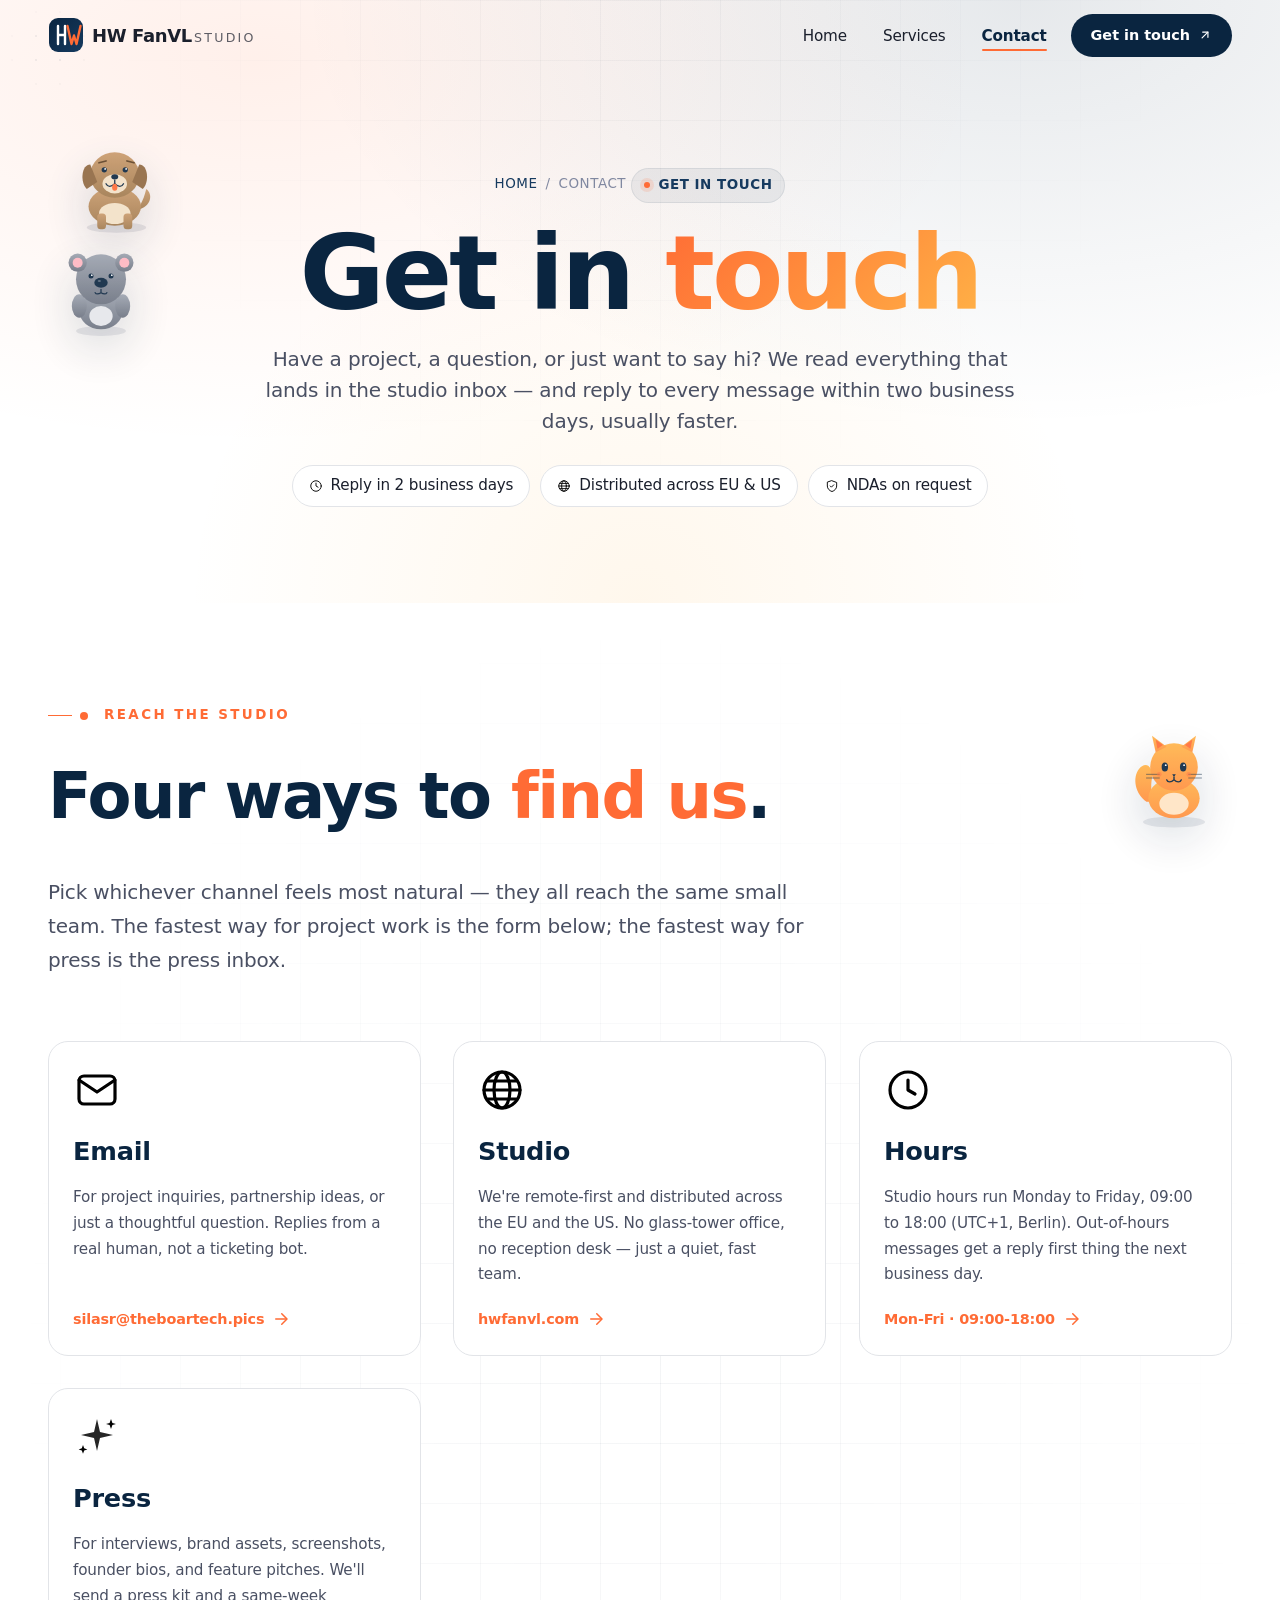
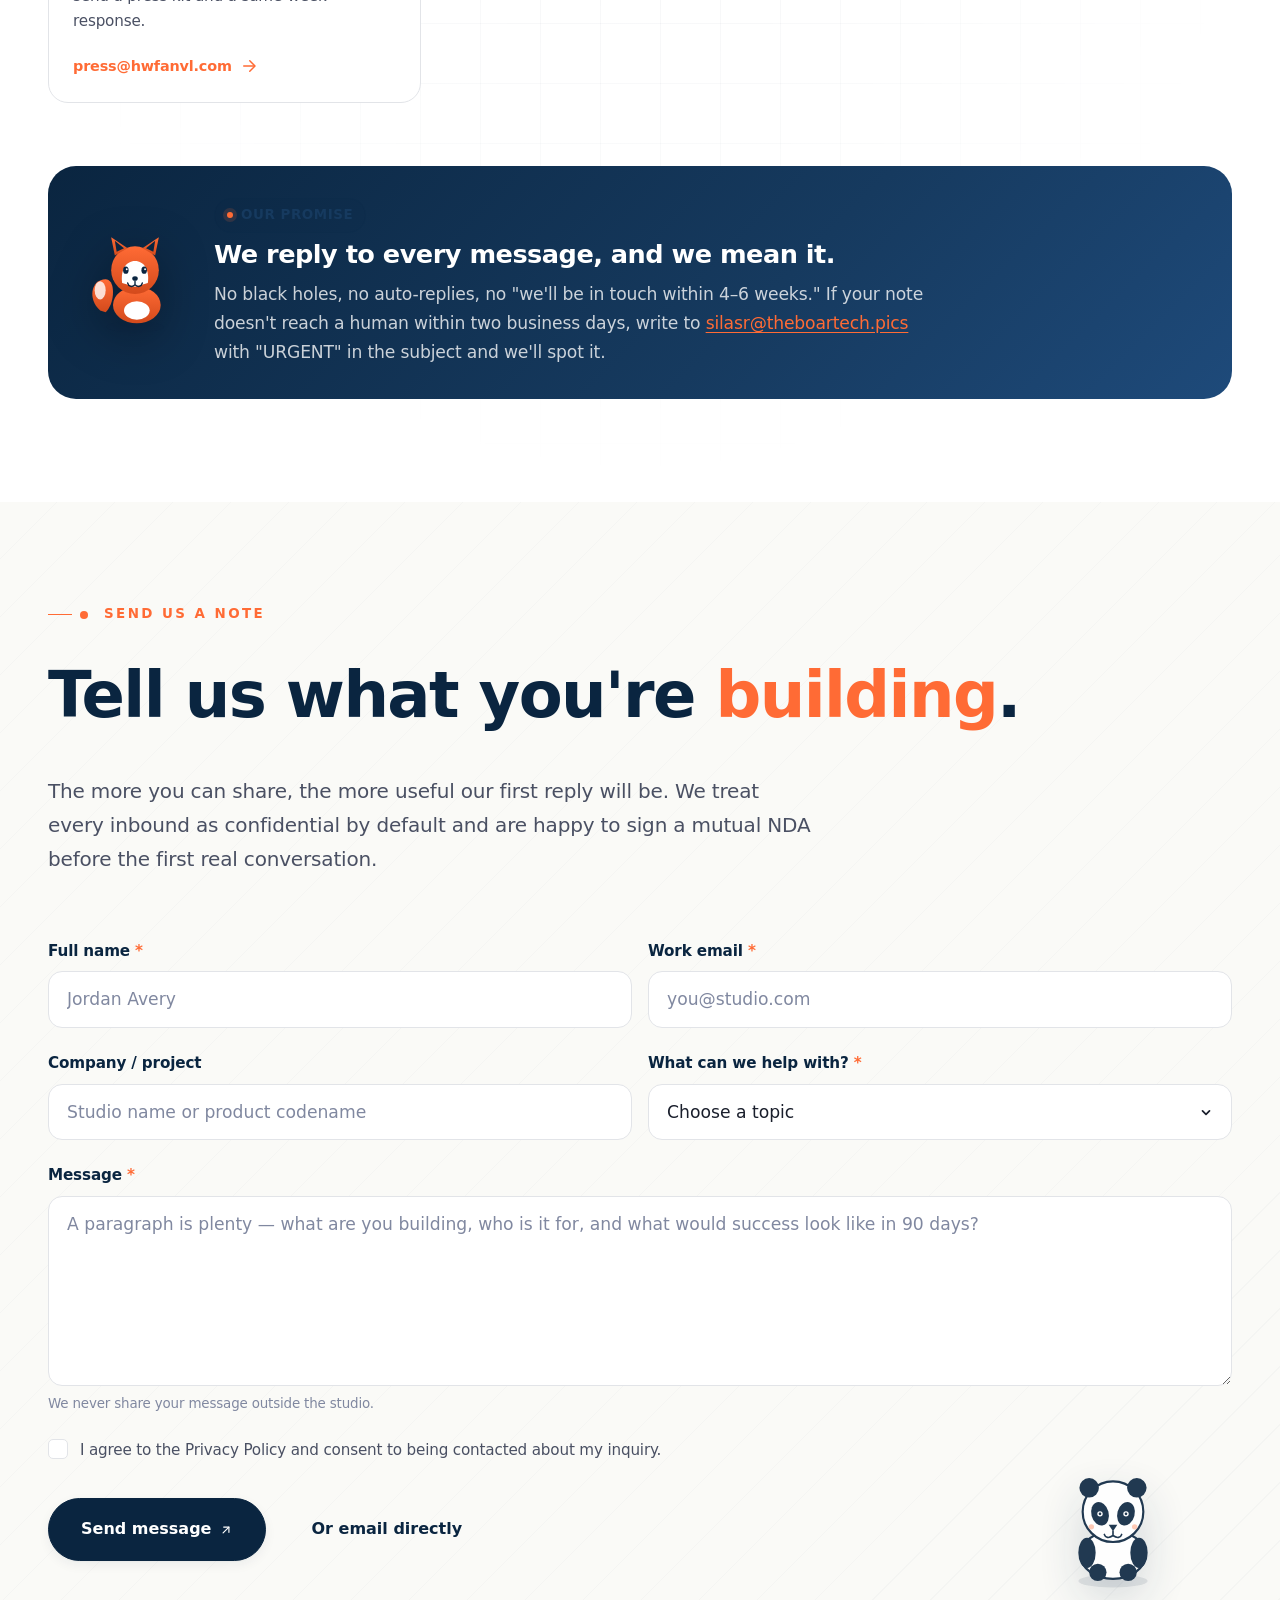
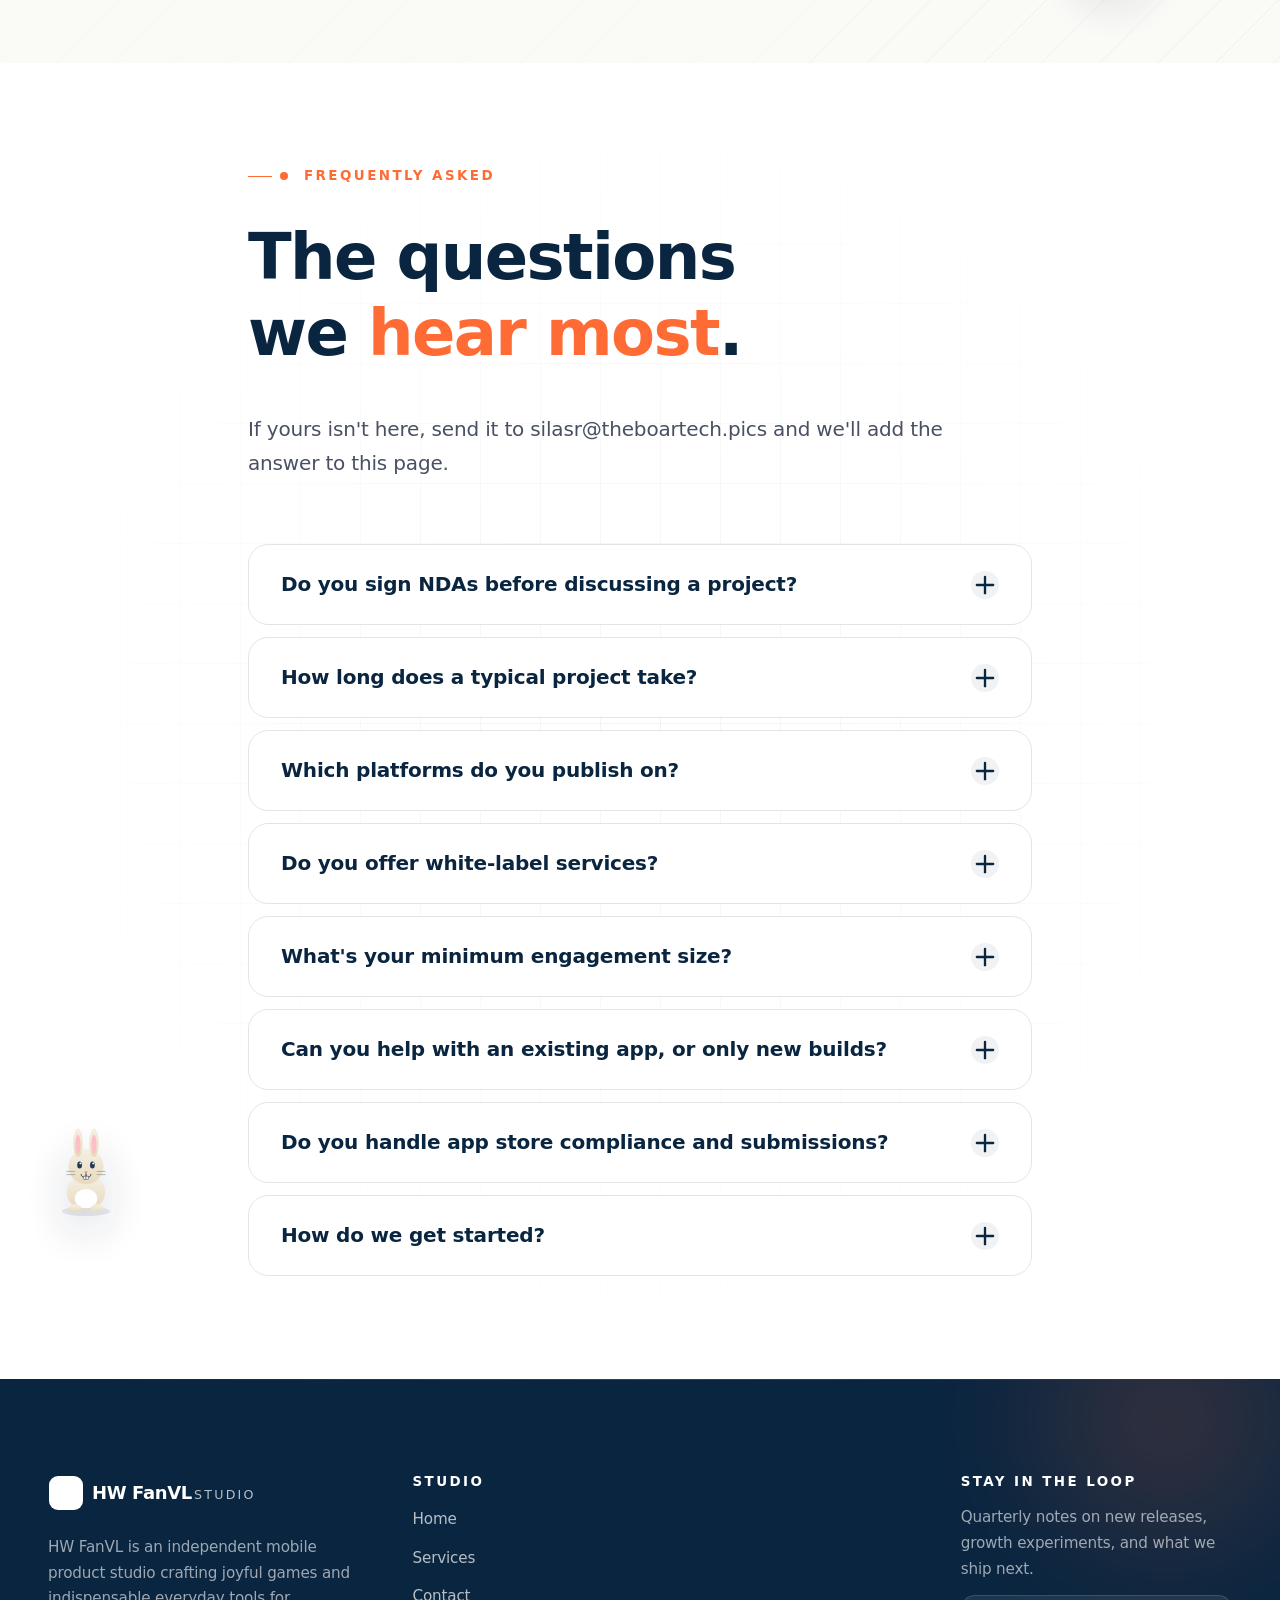
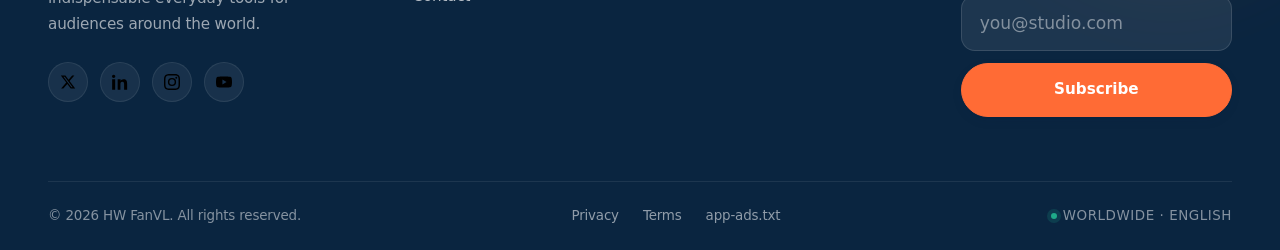
==== contact.html @ 6604cb31 "Initial release: HW FanVL studio website - 5 production pages: Home / Services / Contact / Privacy /" ====
<!DOCTYPE html>
<html lang="en">
<head>
  <meta charset="UTF-8">
  <meta name="viewport" content="width=device-width, initial-scale=1.0, viewport-fit=cover">
  <meta name="theme-color" content="#0A2540">
  <meta name="color-scheme" content="light">

  <title>Contact — HW FanVL</title>
  <meta name="description" content="Talk to HW FanVL about publishing, partnerships, or app projects. We respond to every inbound — usually within two business days.">
  <meta name="keywords" content="contact HW FanVL, mobile app studio contact, partnership inquiry, app publishing inquiry, press kit">
  <meta name="author" content="HW FanVL">
  <meta name="robots" content="index, follow">
  <meta name="googlebot" content="index, follow">
  <link rel="canonical" href="https://hwfanvl.com/contact.html">

  <!-- Open Graph -->
  <meta property="og:type" content="website">
  <meta property="og:site_name" content="HW FanVL">
  <meta property="og:title" content="Contact — HW FanVL">
  <meta property="og:description" content="Talk to HW FanVL about publishing, partnerships, or app projects. We respond to every inbound — usually within two business days.">
  <meta property="og:url" content="https://hwfanvl.com/contact.html">
  <meta property="og:image" content="https://hwfanvl.com/images/og-image.svg">
  <meta property="og:image:width" content="1200">
  <meta property="og:image:height" content="630">
  <meta property="og:locale" content="en_US">

  <!-- Twitter Card -->
  <meta name="twitter:card" content="summary_large_image">
  <meta name="twitter:title" content="Contact — HW FanVL">
  <meta name="twitter:description" content="Talk to HW FanVL about publishing, partnerships, or app projects. We respond within two business days.">
  <meta name="twitter:image" content="https://hwfanvl.com/images/og-image.svg">

  <!-- JSON-LD: ContactPage -->
  <script type="application/ld+json">
  {
    "@context": "https://schema.org",
    "@type": "ContactPage",
    "name": "Contact HW FanVL",
    "url": "https://hwfanvl.com/contact.html",
    "mainEntity": {
      "@type": "Organization",
      "name": "HW FanVL",
      "email": "silasr@theboartech.pics",
      "url": "https://hwfanvl.com"
    }
  }
  </script>

  <!-- Favicon -->
  <link rel="icon" type="image/svg+xml" href="images/favicon.svg">
  <link rel="apple-touch-icon" href="images/favicon.svg">

  <!-- Styles -->
  <link rel="stylesheet" href="css/style.css">
  <link rel="stylesheet" href="css/animations.css">

  <!-- Scripts (deferred) -->
  <script defer src="js/main.js"></script>
  <script defer src="js/animations.js"></script>
</head>

<body>
  <div class="scroll-progress" data-scroll-progress aria-hidden="true"></div>
  <div class="cursor-halo" data-cursor-halo aria-hidden="true"></div>
  <div class="cursor-glow" data-cursor-glow aria-hidden="true"></div>

  <!-- ==================== NAV_START (identical across all pages) ==================== -->
  <header class="nav" data-nav>
    <div class="nav__inner">
      <a class="nav-logo" href="index.html" aria-label="HW FanVL home">
        <img class="logo-mark" src="images/logo.svg" alt="" width="36" height="36">
        <span class="logo-text">HW FanVL <span class="sub">studio</span></span>
      </a>

      <nav class="nav-menu" aria-label="Primary">
        <ul class="nav-list" role="list">
          <li><a class="nav-link" data-nav-link href="index.html">Home</a></li>
          <li><a class="nav-link" data-nav-link href="services.html">Services</a></li>
          <li><a class="nav-link" data-nav-link href="contact.html">Contact</a></li>
        </ul>

        <div class="nav-actions">
          <a class="nav-cta" data-magnetic href="#contact-form">
            <span>Get in touch</span>
            <svg class="arrow" viewBox="0 0 24 24" fill="none" stroke="currentColor" stroke-width="2" stroke-linecap="round" stroke-linejoin="round" aria-hidden="true">
              <path d="M7 17 L17 7"/>
              <path d="M8 7 H17 V16"/>
            </svg>
          </a>
        </div>
      </nav>

      <button class="nav-toggle" data-nav-toggle aria-label="Toggle menu" aria-expanded="false" aria-controls="mobile-drawer">
        <span class="bar"></span>
        <span class="bar"></span>
        <span class="bar"></span>
      </button>
    </div>
    <div class="nav-progress" data-nav-progress aria-hidden="true"></div>
  </header>

  <div class="mobile-drawer" id="mobile-drawer" data-mobile-drawer aria-hidden="true">
    <ul class="nav-list" role="list">
      <li><a class="nav-link" data-nav-link href="index.html">Home</a></li>
      <li><a class="nav-link" data-nav-link href="services.html">Services</a></li>
      <li><a class="nav-link" data-nav-link href="contact.html">Contact</a></li>
    </ul>
    <div class="nav-actions">
      <a class="nav-cta" href="#contact-form">
        <span>Get in touch</span>
        <svg class="arrow" viewBox="0 0 24 24" fill="none" stroke="currentColor" stroke-width="2" stroke-linecap="round" stroke-linejoin="round" aria-hidden="true">
          <path d="M7 17 L17 7"/>
          <path d="M8 7 H17 V16"/>
        </svg>
      </a>
    </div>
  </div>
  <!-- ==================== NAV_END ==================== -->

  <main id="main">

    <!-- ==================== HERO_SECTION_START ==================== -->
    <section class="page-hero" id="hero">
      <div class="deco-blob accent float-slow" aria-hidden="true"></div>
      <div class="deco-dots sm" aria-hidden="true"></div>
      <img class="deco-float deco-float--dog float" src="images/animal-dog.svg" alt="" aria-hidden="true">
      <img class="deco-float deco-float--koala float-slow" src="images/animal-koala.svg" alt="" aria-hidden="true">

      <div class="page-hero__inner">
        <div class="page-hero__crumbs">
          <a href="index.html">Home</a>
          <span class="sep">/</span>
          <span>Contact</span>
        </div>
        <span class="kicker"><span class="dot"></span> Get in touch</span>
        <h1>
          Get in <span class="gradient-text">touch</span>
        </h1>
        <p class="lead">
          Have a project, a question, or just want to say hi? We read everything that lands in the studio inbox — and reply to every message within two business days, usually faster.
        </p>
        <div class="hero__chips" data-anim="up" style="display:flex;justify-content:center;flex-wrap:wrap;gap:10px;margin-top:28px;">
          <span class="chip"><img class="ic" src="images/icon-clock.svg" alt=""> Reply in 2 business days</span>
          <span class="chip"><img class="ic" src="images/icon-globe.svg" alt=""> Distributed across EU &amp; US</span>
          <span class="chip"><img class="ic" src="images/icon-shield.svg" alt=""> NDAs on request</span>
        </div>
      </div>
    </section>
    <!-- ==================== HERO_SECTION_END ==================== -->


    <!-- ==================== CONTACT_INFO_START ==================== -->
    <section class="section bg-paper" id="contact-info">
      <div class="deco-grid" aria-hidden="true"></div>
      <img class="deco-float deco-float--cat float-slow" src="images/animal-cat.svg" alt="" aria-hidden="true">

      <div class="container">
        <div class="section-head reveal-stagger">
          <span class="eyebrow"><span class="kicker-dot"></span> Reach the studio</span>
          <h2 class="section-title">
            Four ways to <span class="accent">find us</span>.
          </h2>
          <p class="section-subtitle">
            Pick whichever channel feels most natural — they all reach the same small team. The fastest way for project work is the form below; the fastest way for press is the press inbox.
          </p>
        </div>

        <div class="grid grid-4 contact__channels" data-anim="up">

          <article class="card contact-card" data-anim="up">
            <span class="card__icon"><img class="ic" src="images/icon-email.svg" alt=""></span>
            <h3 class="card__title">Email</h3>
            <p class="card__body">
              For project inquiries, partnership ideas, or just a thoughtful question. Replies from a real human, not a ticketing bot.
            </p>
            <a class="card__link" href="mailto:silasr@theboartech.pics?subject=Hello%20HW%20FanVL">
              silasr@theboartech.pics
              <svg class="arrow" viewBox="0 0 24 24" fill="none" stroke="currentColor" stroke-width="2" stroke-linecap="round" stroke-linejoin="round" aria-hidden="true"><path d="M5 12 H19"/><path d="M13 5 L20 12 L13 19"/></svg>
            </a>
          </article>

          <article class="card contact-card" data-anim="up" data-anim-delay="80">
            <span class="card__icon"><img class="ic" src="images/icon-globe.svg" alt=""></span>
            <h3 class="card__title">Studio</h3>
            <p class="card__body">
              We're remote-first and distributed across the EU and the US. No glass-tower office, no reception desk — just a quiet, fast team.
            </p>
            <a class="card__link" href="https://hwfanvl.com" target="_blank" rel="noopener">
              hwfanvl.com
              <svg class="arrow" viewBox="0 0 24 24" fill="none" stroke="currentColor" stroke-width="2" stroke-linecap="round" stroke-linejoin="round" aria-hidden="true"><path d="M5 12 H19"/><path d="M13 5 L20 12 L13 19"/></svg>
            </a>
          </article>

          <article class="card contact-card" data-anim="up" data-anim-delay="160">
            <span class="card__icon"><img class="ic" src="images/icon-clock.svg" alt=""></span>
            <h3 class="card__title">Hours</h3>
            <p class="card__body">
              Studio hours run Monday to Friday, 09:00 to 18:00 (UTC+1, Berlin). Out-of-hours messages get a reply first thing the next business day.
            </p>
            <a class="card__link" href="#contact-form">
              Mon-Fri · 09:00-18:00
              <svg class="arrow" viewBox="0 0 24 24" fill="none" stroke="currentColor" stroke-width="2" stroke-linecap="round" stroke-linejoin="round" aria-hidden="true"><path d="M5 12 H19"/><path d="M13 5 L20 12 L13 19"/></svg>
            </a>
          </article>

          <article class="card contact-card" data-anim="up" data-anim-delay="240">
            <span class="card__icon"><img class="ic" src="images/icon-sparkle.svg" alt=""></span>
            <h3 class="card__title">Press</h3>
            <p class="card__body">
              For interviews, brand assets, screenshots, founder bios, and feature pitches. We'll send a press kit and a same-week response.
            </p>
            <a class="card__link" href="mailto:press@hwfanvl.com?subject=Press%20inquiry%20%E2%80%94%20HW%20FanVL">
              press@hwfanvl.com
              <svg class="arrow" viewBox="0 0 24 24" fill="none" stroke="currentColor" stroke-width="2" stroke-linecap="round" stroke-linejoin="round" aria-hidden="true"><path d="M5 12 H19"/><path d="M13 5 L20 12 L13 19"/></svg>
            </a>
          </article>

        </div>

        <div class="contact__promise" data-anim="up">
          <div class="contact__promise-inner">
            <img class="contact__promise-mascot float-slow" src="images/animal-fox.svg" alt="" aria-hidden="true">
            <div>
              <span class="kicker"><span class="dot"></span> Our promise</span>
              <h3>We reply to every message, and we mean it.</h3>
              <p>No black holes, no auto-replies, no "we'll be in touch within 4–6 weeks." If your note doesn't reach a human within two business days, write to <a href="mailto:silasr@theboartech.pics">silasr@theboartech.pics</a> with "URGENT" in the subject and we'll spot it.</p>
            </div>
          </div>
        </div>
      </div>
    </section>
    <!-- ==================== CONTACT_INFO_END ==================== -->


    <!-- ==================== CONTACT_FORM_START ==================== -->
    <section class="section bg-bone" id="contact-form">
      <div class="deco-stripes" aria-hidden="true"></div>
      <div class="deco-blob amber float-slow" aria-hidden="true"></div>
      <img class="deco-float deco-float--panda float" src="images/animal-panda.svg" alt="" aria-hidden="true">

      <div class="container">
        <div class="section-head reveal-stagger">
          <span class="eyebrow"><span class="kicker-dot"></span> Send us a note</span>
          <h2 class="section-title">
            Tell us what you're <span class="accent">building</span>.
          </h2>
          <p class="section-subtitle">
            The more you can share, the more useful our first reply will be. We treat every inbound as confidential by default and are happy to sign a mutual NDA before the first real conversation.
          </p>
        </div>

        <form class="form" data-form novalidate aria-label="Contact form">
          <div class="form-status" data-form-status role="status" aria-live="polite"></div>

          <div class="form-row">
            <div class="form-group">
              <label class="form-label" for="cf-name">Full name <span class="req">*</span></label>
              <input class="form-control" id="cf-name" name="name" type="text" placeholder="Jordan Avery" required autocomplete="name">
              <span class="form-error" data-error-for="name"></span>
            </div>

            <div class="form-group">
              <label class="form-label" for="cf-email">Work email <span class="req">*</span></label>
              <input class="form-control" id="cf-email" name="email" type="email" placeholder="you@studio.com" required autocomplete="email">
              <span class="form-error" data-error-for="email"></span>
            </div>
          </div>

          <div class="form-row">
            <div class="form-group">
              <label class="form-label" for="cf-company">Company / project</label>
              <input class="form-control" id="cf-company" name="company" type="text" placeholder="Studio name or product codename" autocomplete="organization">
            </div>

            <div class="form-group">
              <label class="form-label" for="cf-topic">What can we help with? <span class="req">*</span></label>
              <select class="form-control" id="cf-topic" name="topic" required>
                <option value="" disabled selected>Choose a topic</option>
                <option value="game">Game development</option>
                <option value="utility">Utility app</option>
                <option value="publishing">Publishing &amp; ASO</option>
                <option value="mediation">Ad mediation review</option>
                <option value="partnerships">Partnerships</option>
                <option value="press">Press &amp; media</option>
                <option value="other">Something else</option>
              </select>
              <span class="form-error" data-error-for="topic"></span>
            </div>
          </div>

          <div class="form-group">
            <label class="form-label" for="cf-message">Message <span class="req">*</span></label>
            <textarea class="form-control" id="cf-message" name="message" rows="6" placeholder="A paragraph is plenty — what are you building, who is it for, and what would success look like in 90 days?" required></textarea>
            <span class="form-help">We never share your message outside the studio.</span>
            <span class="form-error" data-error-for="message"></span>
          </div>

          <div class="form-group">
            <label class="form-check">
              <input type="checkbox" name="consent" required>
              <span class="box" aria-hidden="true"></span>
              <span>
                I agree to the <a href="privacy.html">Privacy Policy</a> and consent to being contacted about my inquiry.
              </span>
            </label>
            <span class="form-error" data-error-for="consent"></span>
          </div>

          <div class="form-row form-row--actions">
            <button class="btn btn-primary btn-lg" data-magnetic type="submit">
              <span>Send message</span>
              <svg class="arrow" viewBox="0 0 24 24" fill="none" stroke="currentColor" stroke-width="2" stroke-linecap="round" stroke-linejoin="round" aria-hidden="true">
                <path d="M7 17 L17 7"/>
                <path d="M8 7 H17 V16"/>
              </svg>
            </button>
            <a class="btn btn-ghost btn-lg" href="mailto:silasr@theboartech.pics?subject=Project%20inquiry%20%E2%80%94%20HW%20FanVL">
              <span>Or email directly</span>
            </a>
          </div>
        </form>
      </div>
    </section>
    <!-- ==================== CONTACT_FORM_END ==================== -->


    <!-- ==================== FAQ_START ==================== -->
    <section class="section bg-paper" id="faq">
      <div class="deco-grid" aria-hidden="true"></div>
      <img class="deco-float deco-float--rabbit float-slow" src="images/animal-rabbit.svg" alt="" aria-hidden="true">

      <div class="container container-narrow">
        <div class="section-head reveal-stagger">
          <span class="eyebrow"><span class="kicker-dot"></span> Frequently asked</span>
          <h2 class="section-title">
            The questions we <span class="accent">hear most</span>.
          </h2>
          <p class="section-subtitle">
            If yours isn't here, send it to <a href="mailto:silasr@theboartech.pics">silasr@theboartech.pics</a> and we'll add the answer to this page.
          </p>
        </div>

        <div class="faq" data-anim="up">

          <details class="faq__item" data-anim="up">
            <summary>
              <span>Do you sign NDAs before discussing a project?</span>
              <span class="ic" aria-hidden="true">
                <svg viewBox="0 0 24 24" fill="none" stroke="currentColor" stroke-width="2" stroke-linecap="round" stroke-linejoin="round"><path d="M12 5 V19"/><path d="M5 12 H19"/></svg>
              </span>
            </summary>
            <div class="answer">
              <p>Yes — happily. We'll sign your mutual NDA, or send you ours, before any non-public details are shared. Most partners prefer to do this on the first call, and we can have a fully countersigned PDF back to you within 24 hours.</p>
            </div>
          </details>

          <details class="faq__item" data-anim="up" data-anim-delay="60">
            <summary>
              <span>How long does a typical project take?</span>
              <span class="ic" aria-hidden="true">
                <svg viewBox="0 0 24 24" fill="none" stroke="currentColor" stroke-width="2" stroke-linecap="round" stroke-linejoin="round"><path d="M12 5 V19"/><path d="M5 12 H19"/></svg>
              </span>
            </summary>
            <div class="answer">
              <p>It depends on what "done" means. A polished utility app typically ships in 6–10 weeks from kickoff. A casual game with a soft launch and three live-ops events runs 10–14 weeks. A mediation re-stack on an existing app can be done in two. We always send a detailed week-by-week plan before the first invoice.</p>
            </div>
          </details>

          <details class="faq__item" data-anim="up" data-anim-delay="120">
            <summary>
              <span>Which platforms do you publish on?</span>
              <span class="ic" aria-hidden="true">
                <svg viewBox="0 0 24 24" fill="none" stroke="currentColor" stroke-width="2" stroke-linecap="round" stroke-linejoin="round"><path d="M12 5 V19"/><path d="M5 12 H19"/></svg>
              </span>
            </summary>
            <div class="answer">
              <p>Google Play and Apple's App Store are our home turf — we ship there weekly. We also build for the open web (PWA-style), macOS (via Mac Catalyst or native), Android TV, and Apple TV. We don't currently publish on Steam or console stores, but we're happy to introduce you to partners who do.</p>
            </div>
          </details>

          <details class="faq__item" data-anim="up" data-anim-delay="180">
            <summary>
              <span>Do you offer white-label services?</span>
              <span class="ic" aria-hidden="true">
                <svg viewBox="0 0 24 24" fill="none" stroke="currentColor" stroke-width="2" stroke-linecap="round" stroke-linejoin="round"><path d="M12 5 V19"/><path d="M5 12 H19"/></svg>
              </span>
            </summary>
            <div class="answer">
              <p>Yes. We've built apps for agencies, brands, and studios that wanted a fully unbranded final deliverable. You get the source code, the build pipeline, the store assets, and a clean handover document — and our role disappears from the credits page if you'd prefer.</p>
            </div>
          </details>

          <details class="faq__item" data-anim="up" data-anim-delay="240">
            <summary>
              <span>What's your minimum engagement size?</span>
              <span class="ic" aria-hidden="true">
                <svg viewBox="0 0 24 24" fill="none" stroke="currentColor" stroke-width="2" stroke-linecap="round" stroke-linejoin="round"><path d="M12 5 V19"/><path d="M5 12 H19"/></svg>
              </span>
            </summary>
            <div class="answer">
              <p>For a build project, our minimum is a 4-week discovery + design sprint. For consulting, we start with a paid 1-week audit (with a clear, written deliverable at the end). We don't do unpaid pitches — we'd rather spend that week shipping something on our own portfolio.</p>
            </div>
          </details>

          <details class="faq__item" data-anim="up" data-anim-delay="300">
            <summary>
              <span>Can you help with an existing app, or only new builds?</span>
              <span class="ic" aria-hidden="true">
                <svg viewBox="0 0 24 24" fill="none" stroke="currentColor" stroke-width="2" stroke-linecap="round" stroke-linejoin="round"><path d="M12 5 V19"/><path d="M5 12 H19"/></svg>
              </span>
            </summary>
            <div class="answer">
              <p>Both. About a third of our work is rescuing or re-stacking apps that already exist — onboarding rewrites, mediation overhauls, store-page refreshes, and crash-rate triage. We'll do a 1-week audit first so you can see exactly what we'd change before you commit.</p>
            </div>
          </details>

          <details class="faq__item" data-anim="up" data-anim-delay="360">
            <summary>
              <span>Do you handle app store compliance and submissions?</span>
              <span class="ic" aria-hidden="true">
                <svg viewBox="0 0 24 24" fill="none" stroke="currentColor" stroke-width="2" stroke-linecap="round" stroke-linejoin="round"><path d="M12 5 V19"/><path d="M5 12 H19"/></svg>
              </span>
            </summary>
            <div class="answer">
              <p>Yes — including the boring but important parts. Privacy policy, terms, age rating, data safety, advertising ID declarations, App Tracking Transparency prompts, GDPR consent flow, COPPA gating, and store-policy review. We've never had a rejection we couldn't fix in under 48 hours.</p>
            </div>
          </details>

          <details class="faq__item" data-anim="up" data-anim-delay="420">
            <summary>
              <span>How do we get started?</span>
              <span class="ic" aria-hidden="true">
                <svg viewBox="0 0 24 24" fill="none" stroke="currentColor" stroke-width="2" stroke-linecap="round" stroke-linejoin="round"><path d="M12 5 V19"/><path d="M5 12 H19"/></svg>
              </span>
            </summary>
            <div class="answer">
              <p>Send a message through the form above, or email <a href="mailto:silasr@theboartech.pics">silasr@theboartech.pics</a> with a paragraph about what you're building. Within two business days, you'll get a reply from a real human, a 30-minute call invite, and (if it's a fit) a one-page plan with timeline and quote.</p>
            </div>
          </details>

        </div>
      </div>
    </section>
    <!-- ==================== FAQ_END ==================== -->

  </main>

  <!-- ==================== FOOTER_START (identical across all pages) ==================== -->
  <footer class="footer" data-anim="up">
    <div class="container">
      <div class="footer__grid">
        <div class="footer__brand">
          <a class="nav-logo" href="index.html" aria-label="HW FanVL home">
            <img class="logo-mark" src="images/logo-white.svg" alt="" width="36" height="36">
            <span class="logo-text">HW FanVL <span class="sub">studio</span></span>
          </a>
          <p>
            HW FanVL is an independent mobile product studio crafting joyful games and indispensable everyday tools for audiences around the world.
          </p>
          <div class="footer__social">
            <a href="#" aria-label="X (Twitter)"><img class="ic" src="images/icon-x.svg" alt=""></a>
            <a href="#" aria-label="LinkedIn"><img class="ic" src="images/icon-linkedin.svg" alt=""></a>
            <a href="#" aria-label="Instagram"><img class="ic" src="images/icon-instagram.svg" alt=""></a>
            <a href="#" aria-label="YouTube"><img class="ic" src="images/icon-youtube.svg" alt=""></a>
          </div>
        </div>

        <div class="footer__col">
          <h6>Studio</h6>
          <ul role="list">
            <li><a href="index.html">Home</a></li>
            <li><a href="services.html">Services</a></li>
            <li><a href="contact.html">Contact</a></li>
          </ul>
        </div>

        <div class="footer__col">
          <h6>Resources</h6>
          <ul role="list">
            <li><a href="privacy.html">Privacy policy</a></li>
            <li><a href="terms.html">Terms of service</a></li>
            <li><a href="contact.html">Press &amp; partnerships</a></li>
            <li><a href="app-ads.txt">app-ads.txt</a></li>
          </ul>
        </div>

        <div class="footer__col footer__newsletter">
          <h6>Stay in the loop</h6>
          <p>Quarterly notes on new releases, growth experiments, and what we ship next.</p>
          <form data-newsletter novalidate>
            <input class="form-control" type="email" name="email" placeholder="you@studio.com" required aria-label="Email address">
            <div class="form-status" data-form-status></div>
            <button class="btn btn-accent btn-block" type="submit">Subscribe</button>
          </form>
        </div>
      </div>

      <div class="footer__bottom">
        <div>© <span data-year>2026</span> HW FanVL. All rights reserved.</div>
        <div class="legal-links">
          <a href="privacy.html">Privacy</a>
          <a href="terms.html">Terms</a>
          <a href="app-ads.txt">app-ads.txt</a>
        </div>
        <div class="region"><span class="dot"></span><span>Worldwide · English</span></div>
      </div>
    </div>
  </footer>
  <!-- ==================== FOOTER_END ==================== -->

  <a class="back-to-top" data-back-top href="#main" aria-label="Back to top">
    <svg class="ic" viewBox="0 0 24 24" fill="none" stroke="currentColor" stroke-width="2" stroke-linecap="round" stroke-linejoin="round" aria-hidden="true">
      <path d="M12 19 V5"/>
      <path d="M5 12 L12 5 L19 12"/>
    </svg>
  </a>
</body>
</html>
---- css/style.css ----
/* =========================================================
   HW FanVL — main stylesheet
   Inspired by mbusa.com: airy whitespace, high-end type,
   scroll-driven micro-interactions, glassy / premium surfaces.
   Author: skeleton build (no business content yet)
   ========================================================= */


/* ---------------------------------------------------------
   1. Design tokens (CSS custom properties)
   --------------------------------------------------------- */
:root {
  /* Brand palette */
  --color-ink:        #0A2540;   /* deep space blue — primary brand */
  --color-ink-soft:   #163A5F;
  --color-ink-deep:   #051A30;
  --color-accent:     #FF6B35;   /* signal orange */
  --color-accent-2:   #FFB347;   /* warm secondary highlight */
  --color-paper:      #FFFFFF;
  --color-bone:       #FAFAF7;   /* off-white background */
  --color-bone-2:     #F2F2EE;
  --color-mist:       #E8EAEE;
  --color-line:       #E2E4E8;
  --color-text:       #1A1F2C;
  --color-text-soft:  #4A5063;
  --color-text-mute:  #8088A0;
  --color-success:    #1FAB89;
  --color-danger:     #E5484D;

  /* Translucent surfaces (for glass / nav / overlay) */
  --glass-white:      rgba(255, 255, 255, 0.72);
  --glass-white-2:    rgba(255, 255, 255, 0.55);
  --glass-dark:       rgba(10, 37, 64, 0.72);
  --glass-ink:        rgba(10, 37, 64, 0.06);
  --glass-line:       rgba(10, 37, 64, 0.08);

  /* Shadows */
  --shadow-xs:  0 1px 2px rgba(10, 37, 64, 0.06);
  --shadow-sm:  0 4px 12px rgba(10, 37, 64, 0.06), 0 1px 2px rgba(10, 37, 64, 0.04);
  --shadow-md:  0 12px 32px rgba(10, 37, 64, 0.10), 0 2px 6px rgba(10, 37, 64, 0.04);
  --shadow-lg:  0 24px 60px rgba(10, 37, 64, 0.14), 0 4px 12px rgba(10, 37, 64, 0.05);
  --shadow-xl:  0 40px 90px rgba(10, 37, 64, 0.18), 0 6px 20px rgba(10, 37, 64, 0.06);
  --shadow-glow-accent: 0 0 0 1px rgba(255, 107, 53, 0.20), 0 12px 40px rgba(255, 107, 53, 0.25);
  --shadow-glow-ink:    0 0 0 1px rgba(10, 37, 64, 0.10), 0 18px 50px rgba(10, 37, 64, 0.18);

  /* Gradients */
  --grad-ink:    linear-gradient(135deg, #0A2540 0%, #163A5F 60%, #1E4A7A 100%);
  --grad-accent: linear-gradient(135deg, #FF6B35 0%, #FF8E3C 50%, #FFB347 100%);
  --grad-paper:  linear-gradient(180deg, #FFFFFF 0%, #FAFAF7 100%);
  --grad-mesh:   radial-gradient(at 20% 10%, rgba(255,107,53,0.10) 0px, transparent 50%),
                 radial-gradient(at 80% 0%, rgba(10,37,64,0.10) 0px, transparent 50%),
                 radial-gradient(at 50% 100%, rgba(255,179,71,0.10) 0px, transparent 50%);

  /* Typography */
  --font-sans: "Inter", "Manrope", -apple-system, BlinkMacSystemFont, "SF Pro Display", "Segoe UI", system-ui, sans-serif;
  --font-display: "Manrope", "Inter", -apple-system, BlinkMacSystemFont, "SF Pro Display", system-ui, sans-serif;
  --font-mono: "JetBrains Mono", "SF Mono", ui-monospace, Menlo, monospace;

  /* Type scale (fluid via clamp) */
  --fs-xs:   clamp(0.75rem, 0.72rem + 0.15vw, 0.85rem);
  --fs-sm:   clamp(0.875rem, 0.84rem + 0.2vw, 0.95rem);
  --fs-base: clamp(1rem, 0.96rem + 0.25vw, 1.075rem);
  --fs-md:   clamp(1.125rem, 1.05rem + 0.4vw, 1.25rem);
  --fs-lg:   clamp(1.35rem, 1.2rem + 0.7vw, 1.6rem);
  --fs-xl:   clamp(1.75rem, 1.45rem + 1.5vw, 2.25rem);
  --fs-2xl:  clamp(2.25rem, 1.8rem + 2.2vw, 3rem);
  --fs-3xl:  clamp(2.75rem, 2.1rem + 3.2vw, 4rem);
  --fs-4xl:  clamp(3.5rem,  2.4rem + 5.5vw, 6.5rem);
  --fs-5xl:  clamp(4.5rem,  2.8rem + 8.5vw, 9rem);

  --lh-tight:   1.05;
  --lh-snug:    1.2;
  --lh-base:    1.55;
  --lh-relaxed: 1.7;

  --tracking-tight:  -0.02em;
  --tracking-snug:   -0.01em;
  --tracking-normal: 0;
  --tracking-wide:    0.04em;
  --tracking-widest:  0.18em;

  /* Spacing scale (8pt base) */
  --sp-1:  0.25rem;
  --sp-2:  0.5rem;
  --sp-3:  0.75rem;
  --sp-4:  1rem;
  --sp-5:  1.5rem;
  --sp-6:  2rem;
  --sp-7:  3rem;
  --sp-8:  4rem;
  --sp-9:  6rem;
  --sp-10: 8rem;
  --sp-11: 12rem;

  /* Layout */
  --container-max:   1320px;
  --container-pad:   clamp(1rem, 4vw, 3rem);
  --section-pad-y:   clamp(4rem, 8vw, 8rem);
  --section-pad-y-l: clamp(6rem, 12vw, 12rem);

  /* Radii */
  --r-xs: 4px;
  --r-sm: 8px;
  --r-md: 14px;
  --r-lg: 20px;
  --r-xl: 28px;
  --r-2xl: 36px;
  --r-pill: 999px;

  /* Motion */
  --t-fast:   160ms;
  --t-base:   260ms;
  --t-slow:   480ms;
  --t-slower: 720ms;
  --ease-out:    cubic-bezier(0.22, 1, 0.36, 1);
  --ease-in-out: cubic-bezier(0.65, 0, 0.35, 1);
  --ease-spring: cubic-bezier(0.34, 1.56, 0.64, 1);

  /* Z-layers */
  --z-base:    1;
  --z-reveal:  10;
  --z-decor:   20;
  --z-nav:     100;
  --z-overlay: 200;
  --z-modal:   300;
  --z-toast:   400;

  /* Nav geometry */
  --nav-h:        72px;
  --nav-h-scroll: 60px;
}


/* ---------------------------------------------------------
   2. Reset + base
   --------------------------------------------------------- */
*, *::before, *::after { box-sizing: border-box; }

* { margin: 0; }

html {
  -webkit-text-size-adjust: 100%;
  -webkit-font-smoothing: antialiased;
  -moz-osx-font-smoothing: grayscale;
  text-rendering: optimizeLegibility;
  scroll-behavior: smooth;
}

@media (prefers-reduced-motion: reduce) {
  html { scroll-behavior: auto; }
  *, *::before, *::after {
    animation-duration: 0.01ms !important;
    animation-iteration-count: 1 !important;
    transition-duration: 0.01ms !important;
    scroll-behavior: auto !important;
  }
}

body {
  font-family: var(--font-sans);
  font-size: var(--fs-base);
  line-height: var(--lh-base);
  color: var(--color-text);
  background: var(--color-paper);
  min-height: 100vh;
  overflow-x: hidden;
  font-feature-settings: "ss01", "cv11", "kern";
  letter-spacing: var(--tracking-snug);
}

img, svg, video, canvas, picture {
  display: block;
  max-width: 100%;
  height: auto;
}

input, button, textarea, select { font: inherit; color: inherit; }

button {
  background: none;
  border: 0;
  padding: 0;
  cursor: pointer;
  color: inherit;
}

a { color: inherit; text-decoration: none; }
a:focus-visible, button:focus-visible, input:focus-visible, textarea:focus-visible, select:focus-visible {
  outline: 2px solid var(--color-accent);
  outline-offset: 3px;
  border-radius: var(--r-sm);
}

ul, ol { padding: 0; list-style: none; }

::selection {
  background: var(--color-ink);
  color: var(--color-paper);
}


/* ---------------------------------------------------------
   3. Typography
   --------------------------------------------------------- */
h1, h2, h3, h4, h5, h6 {
  font-family: var(--font-display);
  font-weight: 700;
  line-height: var(--lh-tight);
  letter-spacing: var(--tracking-tight);
  color: var(--color-ink);
  text-wrap: balance;
}

h1 { font-size: var(--fs-4xl); font-weight: 800; letter-spacing: -0.03em; }
h2 { font-size: var(--fs-3xl); font-weight: 800; letter-spacing: -0.025em; }
h3 { font-size: var(--fs-2xl); font-weight: 700; }
h4 { font-size: var(--fs-xl);  font-weight: 700; }
h5 { font-size: var(--fs-lg);  font-weight: 600; }
h6 { font-size: var(--fs-md);  font-weight: 600; }

p { color: var(--color-text-soft); line-height: var(--lh-relaxed); }
p + p { margin-top: var(--sp-4); }

strong, b { font-weight: 700; color: var(--color-ink); }
em, i { font-style: italic; }

small { font-size: var(--fs-sm); color: var(--color-text-mute); }

.eyebrow {
  display: inline-flex;
  align-items: center;
  gap: var(--sp-2);
  font-size: var(--fs-xs);
  font-weight: 600;
  letter-spacing: var(--tracking-widest);
  text-transform: uppercase;
  color: var(--color-accent);
  margin-bottom: var(--sp-4);
}
.eyebrow::before {
  content: "";
  width: 24px;
  height: 1px;
  background: currentColor;
  display: inline-block;
}

.eyebrow.eyebrow-dark { color: var(--color-ink); }
.eyebrow.eyebrow-light { color: var(--color-paper); }

.lead {
  font-size: var(--fs-lg);
  line-height: var(--lh-base);
  color: var(--color-text-soft);
  max-width: 60ch;
}

.gradient-text {
  background: var(--grad-accent);
  -webkit-background-clip: text;
  background-clip: text;
  color: transparent;
}

.gradient-text-ink {
  background: var(--grad-ink);
  -webkit-background-clip: text;
  background-clip: text;
  color: transparent;
}

.text-mute  { color: var(--color-text-mute); }
.text-soft  { color: var(--color-text-soft); }
.text-ink   { color: var(--color-ink); }
.text-paper { color: var(--color-paper); }
.text-accent { color: var(--color-accent); }

.mono { font-family: var(--font-mono); }

.uppercase { text-transform: uppercase; letter-spacing: var(--tracking-widest); }
.center    { text-align: center; }
.balance   { text-wrap: balance; }
.pretty    { text-wrap: pretty; }

.eyebrow-row {
  display: inline-flex;
  align-items: center;
  gap: var(--sp-3);
  font-size: var(--fs-xs);
  font-weight: 600;
  letter-spacing: var(--tracking-widest);
  text-transform: uppercase;
  color: var(--color-text-mute);
}
.eyebrow-row::before,
.eyebrow-row::after {
  content: "";
  width: 24px;
  height: 1px;
  background: currentColor;
}

.section-title {
  font-size: var(--fs-3xl);
  font-weight: 800;
  letter-spacing: -0.025em;
  color: var(--color-ink);
  margin-bottom: var(--sp-5);
  line-height: var(--lh-snug);
}
.section-title .accent { color: var(--color-accent); }

.section-subtitle {
  font-size: var(--fs-md);
  line-height: var(--lh-relaxed);
  color: var(--color-text-soft);
  max-width: 60ch;
}

.section-head {
  display: flex;
  flex-direction: column;
  gap: var(--sp-4);
  margin-bottom: var(--sp-8);
}
.section-head.center { align-items: center; text-align: center; }
.section-head.center .section-subtitle { margin-left: auto; margin-right: auto; }

.kicker {
  display: inline-flex;
  align-items: center;
  gap: var(--sp-2);
  padding: 6px 12px;
  background: var(--glass-ink);
  border: 1px solid var(--glass-line);
  border-radius: var(--r-pill);
  font-size: var(--fs-xs);
  font-weight: 600;
  letter-spacing: var(--tracking-wide);
  text-transform: uppercase;
  color: var(--color-ink-soft);
  width: max-content;
}
.kicker .dot {
  width: 6px; height: 6px; border-radius: 50%;
  background: var(--color-accent);
  box-shadow: 0 0 0 4px rgba(255, 107, 53, 0.15);
}


/* ---------------------------------------------------------
   4. Layout primitives
   --------------------------------------------------------- */
.container {
  width: 100%;
  max-width: var(--container-max);
  margin: 0 auto;
  padding-inline: var(--container-pad);
}
.container-narrow {
  width: 100%;
  max-width: 880px;
  margin: 0 auto;
  padding-inline: var(--container-pad);
}

.section {
  position: relative;
  padding-block: var(--section-pad-y);
  isolation: isolate;
}
.section.section-lg { padding-block: var(--section-pad-y-l); }
.section.section-sm { padding-block: calc(var(--section-pad-y) * 0.6); }

.section.bg-bone { background: var(--color-bone); }
.section.bg-ink  { background: var(--grad-ink); color: var(--color-paper); }
.section.bg-ink h1,
.section.bg-ink h2,
.section.bg-ink h3,
.section.bg-ink h4 { color: var(--color-paper); }
.section.bg-ink p  { color: rgba(255, 255, 255, 0.78); }
.section.bg-paper { background: var(--color-paper); }
.section.bg-mesh  { background: var(--color-paper); }
.section.bg-mesh::before {
  content: "";
  position: absolute; inset: 0;
  background: var(--grad-mesh);
  z-index: -1;
  pointer-events: none;
}

.section-divider {
  width: 100%;
  height: 1px;
  background: var(--color-line);
  margin: 0;
}

.grid { display: grid; gap: var(--sp-6); }
.grid-2 { display: grid; grid-template-columns: repeat(2, minmax(0, 1fr)); gap: var(--sp-6); }
.grid-3 { display: grid; grid-template-columns: repeat(3, minmax(0, 1fr)); gap: var(--sp-6); }
.grid-4 { display: grid; grid-template-columns: repeat(4, minmax(0, 1fr)); gap: var(--sp-6); }
.grid-5 { display: grid; grid-template-columns: repeat(5, minmax(0, 1fr)); gap: var(--sp-5); }
.grid-6 { display: grid; grid-template-columns: repeat(6, minmax(0, 1fr)); gap: var(--sp-5); }

.grid-2-1 { display: grid; grid-template-columns: 2fr 1fr; gap: var(--sp-7); }
.grid-1-2 { display: grid; grid-template-columns: 1fr 2fr; gap: var(--sp-7); }
.grid-1-1-1 { display: grid; grid-template-columns: 1fr 1fr 1fr; gap: var(--sp-5); }

.flex { display: flex; }
.flex-col { display: flex; flex-direction: column; }
.flex-wrap { flex-wrap: wrap; }
.items-center { align-items: center; }
.items-start  { align-items: flex-start; }
.items-end    { align-items: flex-end; }
.items-stretch{ align-items: stretch; }
.justify-center { justify-content: center; }
.justify-between{ justify-content: space-between; }
.justify-end    { justify-content: flex-end; }
.gap-1 { gap: var(--sp-1); }
.gap-2 { gap: var(--sp-2); }
.gap-3 { gap: var(--sp-3); }
.gap-4 { gap: var(--sp-4); }
.gap-5 { gap: var(--sp-5); }
.gap-6 { gap: var(--sp-6); }
.gap-7 { gap: var(--sp-7); }

.stack > * + * { margin-top: var(--stack-gap, var(--sp-4)); }
.stack-sm > * + * { margin-top: var(--sp-2); }
.stack-md > * + * { margin-top: var(--sp-5); }
.stack-lg > * + * { margin-top: var(--sp-7); }

.aspect-1   { aspect-ratio: 1 / 1; }
.aspect-4-3 { aspect-ratio: 4 / 3; }
.aspect-3-2 { aspect-ratio: 3 / 2; }
.aspect-16-9{ aspect-ratio: 16 / 9; }
.aspect-21-9{ aspect-ratio: 21 / 9; }

.relative { position: relative; }
.absolute { position: absolute; }
.sticky   { position: sticky; }
.fixed    { position: fixed; }

.overflow-hidden { overflow: hidden; }
.overflow-clip   { overflow: clip; }
.isolate { isolation: isolate; }

.hide-on-mobile { display: initial; }
.show-on-mobile { display: none; }

.sr-only {
  position: absolute !important;
  width: 1px; height: 1px;
  padding: 0; margin: -1px;
  overflow: hidden; clip: rect(0,0,0,0);
  white-space: nowrap; border: 0;
}

.no-scroll { overflow: hidden; }


/* ---------------------------------------------------------
   5. Navigation
   --------------------------------------------------------- */
.nav {
  position: fixed;
  top: 0; left: 0; right: 0;
  z-index: var(--z-nav);
  height: var(--nav-h);
  display: flex;
  align-items: center;
  background: transparent;
  transition: background var(--t-base) var(--ease-out),
              backdrop-filter var(--t-base) var(--ease-out),
              box-shadow var(--t-base) var(--ease-out),
              border-color var(--t-base) var(--ease-out),
              height var(--t-base) var(--ease-out);
  border-bottom: 1px solid transparent;
}
.nav.nav--scrolled {
  height: var(--nav-h-scroll);
  background: var(--glass-white);
  backdrop-filter: saturate(180%) blur(18px);
  -webkit-backdrop-filter: saturate(180%) blur(18px);
  border-bottom-color: var(--color-line);
  box-shadow: var(--shadow-sm);
}
.nav.nav--dark { color: var(--color-paper); }
.nav.nav--dark .nav-link { color: rgba(255, 255, 255, 0.86); }
.nav.nav--dark .nav-link::after { background: var(--color-accent); }
.nav.nav--dark .nav-logo .logo-mark { filter: brightness(0) invert(1); }
.nav.nav--scrolled.nav--dark {
  background: var(--glass-dark);
  border-bottom-color: rgba(255, 255, 255, 0.1);
}
.nav.nav--scrolled.nav--dark .nav-link { color: rgba(255, 255, 255, 0.86); }
.nav.nav--scrolled.nav--dark .nav-logo .logo-mark { filter: none; }

.nav__inner {
  width: 100%;
  max-width: var(--container-max);
  margin: 0 auto;
  padding-inline: var(--container-pad);
  display: flex;
  align-items: center;
  justify-content: space-between;
  gap: var(--sp-5);
}

.nav-logo {
  display: inline-flex;
  align-items: center;
  gap: var(--sp-2);
  font-family: var(--font-display);
  font-weight: 800;
  font-size: 1.125rem;
  letter-spacing: var(--tracking-tight);
  color: inherit;
  position: relative;
  transition: opacity var(--t-base) var(--ease-out);
}
.nav-logo:hover { opacity: 0.85; }
.nav-logo .logo-mark {
  width: 36px; height: 36px;
  display: inline-block;
  transition: transform var(--t-base) var(--ease-spring);
}
.nav-logo:hover .logo-mark { transform: rotate(-8deg) scale(1.05); }
.nav-logo .logo-text {
  display: inline-flex;
  align-items: baseline;
  gap: 2px;
}
.nav-logo .logo-text .sub {
  font-weight: 500;
  font-size: 0.7em;
  opacity: 0.7;
  letter-spacing: var(--tracking-widest);
  text-transform: uppercase;
}

.nav-menu {
  display: flex;
  align-items: center;
  gap: var(--sp-2);
}
.nav-list {
  display: flex;
  align-items: center;
  gap: var(--sp-1);
}
.nav-link {
  position: relative;
  padding: 10px 16px;
  font-size: 0.95rem;
  font-weight: 500;
  color: var(--color-text);
  border-radius: var(--r-pill);
  transition: color var(--t-fast) var(--ease-out), background var(--t-fast) var(--ease-out);
}
.nav-link::after {
  content: "";
  position: absolute;
  left: 16px; right: 16px; bottom: 4px;
  height: 2px;
  background: var(--color-accent);
  transform: scaleX(0);
  transform-origin: left;
  transition: transform var(--t-base) var(--ease-out);
  border-radius: 2px;
}
.nav-link:hover { color: var(--color-ink); }
.nav-link:hover::after,
.nav-link.is-active::after { transform: scaleX(1); }
.nav-link.is-active { color: var(--color-ink); font-weight: 600; }

.nav-actions { display: inline-flex; align-items: center; gap: var(--sp-3); }

.nav-cta {
  display: inline-flex;
  align-items: center;
  gap: var(--sp-2);
  padding: 10px 20px;
  background: var(--color-ink);
  color: var(--color-paper);
  font-size: 0.9rem;
  font-weight: 600;
  border-radius: var(--r-pill);
  letter-spacing: 0;
  transition: transform var(--t-base) var(--ease-out),
              background var(--t-base) var(--ease-out),
              box-shadow var(--t-base) var(--ease-out);
  position: relative;
  overflow: hidden;
  isolation: isolate;
}
.nav-cta::before {
  content: "";
  position: absolute; inset: 0;
  background: var(--grad-accent);
  z-index: -1;
  opacity: 0;
  transition: opacity var(--t-base) var(--ease-out);
}
.nav-cta:hover {
  transform: translateY(-2px);
  box-shadow: var(--shadow-md);
  background: var(--color-ink-soft);
}
.nav-cta:hover::before { opacity: 1; }
.nav-cta .arrow {
  width: 14px; height: 14px;
  transition: transform var(--t-base) var(--ease-out);
}
.nav-cta:hover .arrow { transform: translate(3px, -3px) rotate(45deg); }

.nav-toggle {
  display: none;
  width: 44px; height: 44px;
  border-radius: var(--r-md);
  align-items: center;
  justify-content: center;
  background: transparent;
  border: 1px solid var(--color-line);
  transition: background var(--t-fast) var(--ease-out);
}
.nav-toggle:hover { background: var(--glass-ink); }
.nav-toggle .bar {
  width: 18px; height: 1.5px;
  background: currentColor;
  display: block;
  position: relative;
  transition: transform var(--t-base) var(--ease-out),
              opacity var(--t-base) var(--ease-out);
}
.nav-toggle .bar + .bar { margin-top: 5px; }
.nav-toggle.is-open .bar:nth-child(1) { transform: translateY(6.5px) rotate(45deg); }
.nav-toggle.is-open .bar:nth-child(2) { opacity: 0; }
.nav-toggle.is-open .bar:nth-child(3) { transform: translateY(-6.5px) rotate(-45deg); }

/* Mobile drawer */
.mobile-drawer {
  position: fixed;
  inset: 0;
  z-index: var(--z-overlay);
  background: var(--color-paper);
  display: flex;
  flex-direction: column;
  padding: calc(var(--nav-h) + var(--sp-5)) var(--container-pad) var(--sp-7);
  transform: translateY(-100%);
  transition: transform var(--t-slow) var(--ease-in-out);
  overflow-y: auto;
}
.mobile-drawer.is-open { transform: translateY(0); }
.mobile-drawer .nav-list {
  flex-direction: column;
  align-items: stretch;
  gap: 0;
  margin-top: var(--sp-5);
}
.mobile-drawer .nav-link {
  font-size: var(--fs-xl);
  font-weight: 600;
  padding: var(--sp-4) 0;
  border-radius: 0;
  border-bottom: 1px solid var(--color-line);
}
.mobile-drawer .nav-link::after { display: none; }
.mobile-drawer .nav-actions {
  flex-direction: column;
  align-items: stretch;
  margin-top: var(--sp-6);
  gap: var(--sp-3);
}
.mobile-drawer .nav-cta { justify-content: center; padding: 14px 22px; }

.nav-progress {
  position: absolute;
  bottom: 0; left: 0;
  height: 2px;
  width: 0%;
  background: var(--grad-accent);
  transition: width 80ms linear;
  z-index: calc(var(--z-nav) + 1);
}


/* ---------------------------------------------------------
   6. Hero
   --------------------------------------------------------- */
.hero {
  position: relative;
  min-height: 100vh;
  min-height: 100svh;
  display: flex;
  align-items: center;
  padding-top: calc(var(--nav-h) + var(--sp-6));
  padding-bottom: var(--sp-9);
  overflow: hidden;
  isolation: isolate;
  background: var(--color-paper);
}
.hero.hero--ink { background: var(--grad-ink); color: var(--color-paper); }
.hero.hero--ink h1, .hero.hero--ink h2 { color: var(--color-paper); }
.hero.hero--ink p { color: rgba(255, 255, 255, 0.78); }
.hero.hero--ink .hero__eyebrow { color: var(--color-accent-2); }

.hero__bg {
  position: absolute; inset: 0;
  z-index: -2;
  pointer-events: none;
}
.hero__bg .hero__video,
.hero__bg .hero__img {
  width: 100%; height: 100%;
  object-fit: cover;
  filter: saturate(1.05);
}
.hero__bg::after {
  content: "";
  position: absolute; inset: 0;
  background:
    linear-gradient(180deg, rgba(10,37,64,0.0) 30%, rgba(10,37,64,0.65) 100%),
    radial-gradient(ellipse at center, transparent 0%, rgba(10,37,64,0.35) 100%);
}
.hero__grid-overlay {
  position: absolute; inset: 0;
  z-index: -1;
  background-image:
    linear-gradient(rgba(255,255,255,0.04) 1px, transparent 1px),
    linear-gradient(90deg, rgba(255,255,255,0.04) 1px, transparent 1px);
  background-size: 80px 80px;
  mask-image: radial-gradient(ellipse at center, black 0%, transparent 70%);
  pointer-events: none;
}

.hero__inner {
  width: 100%;
  max-width: var(--container-max);
  margin: 0 auto;
  padding-inline: var(--container-pad);
  display: grid;
  grid-template-columns: 1.4fr 1fr;
  gap: var(--sp-8);
  align-items: center;
}

.hero__eyebrow {
  display: inline-flex;
  align-items: center;
  gap: var(--sp-3);
  font-size: var(--fs-xs);
  font-weight: 600;
  letter-spacing: var(--tracking-widest);
  text-transform: uppercase;
  color: var(--color-accent);
  margin-bottom: var(--sp-5);
}
.hero__eyebrow .pulse {
  width: 8px; height: 8px; border-radius: 50%;
  background: var(--color-accent);
  box-shadow: 0 0 0 0 rgba(255,107,53,0.6);
  animation: pulse-dot 1.8s var(--ease-out) infinite;
}

.hero h1 {
  font-size: var(--fs-5xl);
  font-weight: 800;
  letter-spacing: -0.035em;
  line-height: 0.96;
  margin-bottom: var(--sp-5);
  text-wrap: balance;
}
.hero h1 .display-line { display: block; }
.hero h1 .display-accent { color: var(--color-accent); }
.hero h1 .display-italic {
  font-style: italic;
  font-weight: 600;
  font-family: var(--font-display);
}

.hero p.lead {
  font-size: var(--fs-md);
  max-width: 56ch;
  margin-bottom: var(--sp-6);
}

.hero__actions {
  display: flex;
  flex-wrap: wrap;
  gap: var(--sp-3);
  align-items: center;
}

.hero__stats {
  display: grid;
  grid-template-columns: repeat(3, 1fr);
  gap: var(--sp-5);
  margin-top: var(--sp-7);
  padding-top: var(--sp-6);
  border-top: 1px solid var(--glass-line);
}
.hero__stat .num {
  font-family: var(--font-display);
  font-size: var(--fs-2xl);
  font-weight: 800;
  color: var(--color-ink);
  letter-spacing: -0.02em;
  display: block;
}
.hero__stat .lbl {
  font-size: var(--fs-xs);
  letter-spacing: var(--tracking-wide);
  text-transform: uppercase;
  color: var(--color-text-mute);
  margin-top: 4px;
  display: block;
}
.hero--ink .hero__stat .num { color: var(--color-paper); }
.hero--ink .hero__stat .lbl { color: rgba(255, 255, 255, 0.6); }
.hero--ink .hero__stats { border-top-color: rgba(255,255,255,0.1); }

.hero__visual {
  position: relative;
  aspect-ratio: 4 / 5;
  border-radius: var(--r-2xl);
  overflow: hidden;
  box-shadow: var(--shadow-xl);
  background: var(--color-bone-2);
  isolation: isolate;
}
.hero__visual::after {
  content: "";
  position: absolute; inset: 0;
  background: linear-gradient(180deg, transparent 60%, rgba(10,37,64,0.4) 100%);
}
.hero__visual img,
.hero__visual .placeholder {
  width: 100%; height: 100%;
  object-fit: cover;
}

.hero__floating-card {
  position: absolute;
  background: var(--glass-white);
  backdrop-filter: blur(18px) saturate(180%);
  -webkit-backdrop-filter: blur(18px) saturate(180%);
  border: 1px solid var(--color-line);
  border-radius: var(--r-lg);
  padding: var(--sp-4);
  box-shadow: var(--shadow-lg);
  z-index: 2;
}
.hero__floating-card .row { display: flex; align-items: center; gap: var(--sp-3); }
.hero__floating-card .row .ic { width: 32px; height: 32px; }
.hero__floating-card .meta strong { display: block; font-size: var(--fs-sm); color: var(--color-ink); }
.hero__floating-card .meta span  { display: block; font-size: var(--fs-xs); color: var(--color-text-mute); }
.hero__floating-card.tl { top: 6%; left: -8%; animation: float-y 6s ease-in-out infinite; }
.hero__floating-card.br { bottom: 8%; right: -10%; animation: float-y 7s ease-in-out -2s infinite; }

.hero__scroll-cue {
  position: absolute;
  bottom: var(--sp-6);
  left: 50%;
  transform: translateX(-50%);
  display: flex;
  flex-direction: column;
  align-items: center;
  gap: var(--sp-2);
  color: var(--color-text-mute);
  font-size: var(--fs-xs);
  letter-spacing: var(--tracking-widest);
  text-transform: uppercase;
}
.hero__scroll-cue .mouse {
  width: 22px; height: 36px;
  border: 1.5px solid currentColor;
  border-radius: 14px;
  position: relative;
}
.hero__scroll-cue .mouse::after {
  content: "";
  width: 2px; height: 6px;
  background: currentColor;
  position: absolute;
  top: 6px; left: 50%;
  transform: translateX(-50%);
  border-radius: 2px;
  animation: scroll-wheel 1.6s var(--ease-in-out) infinite;
}

.page-hero {
  position: relative;
  padding-top: calc(var(--nav-h) + var(--sp-9));
  padding-bottom: var(--sp-9);
  background: var(--grad-mesh), var(--color-paper);
  overflow: hidden;
  isolation: isolate;
}
.page-hero::before {
  content: "";
  position: absolute; inset: 0;
  background-image:
    linear-gradient(rgba(10,37,64,0.04) 1px, transparent 1px),
    linear-gradient(90deg, rgba(10,37,64,0.04) 1px, transparent 1px);
  background-size: 60px 60px;
  mask-image: radial-gradient(ellipse at top, black 0%, transparent 60%);
  z-index: -1;
}
.page-hero__inner {
  max-width: 920px;
  margin: 0 auto;
  text-align: center;
  padding-inline: var(--container-pad);
}
.page-hero h1 {
  font-size: var(--fs-4xl);
  margin-bottom: var(--sp-4);
  text-wrap: balance;
}
.page-hero p.lead {
  font-size: var(--fs-md);
  margin: 0 auto;
  max-width: 60ch;
}
.page-hero__crumbs {
  display: inline-flex;
  align-items: center;
  gap: var(--sp-2);
  font-size: var(--fs-xs);
  letter-spacing: var(--tracking-wide);
  text-transform: uppercase;
  color: var(--color-text-mute);
  margin-bottom: var(--sp-5);
}
.page-hero__crumbs a { color: var(--color-ink-soft); }
.page-hero__crumbs a:hover { color: var(--color-accent); }
.page-hero__crumbs .sep { color: var(--color-text-mute); }

.legal-hero {
  padding-top: calc(var(--nav-h) + var(--sp-7));
  padding-bottom: var(--sp-7);
  background: var(--grad-mesh), var(--color-paper);
  border-bottom: 1px solid var(--color-line);
}
.legal-hero__inner {
  max-width: 880px;
  margin: 0 auto;
  padding-inline: var(--container-pad);
}
.legal-hero h1 { font-size: var(--fs-3xl); margin-bottom: var(--sp-2); }
.legal-hero p  { font-size: var(--fs-sm); color: var(--color-text-mute); }
.legal-hero .updated {
  display: inline-flex;
  align-items: center;
  gap: var(--sp-2);
  margin-top: var(--sp-3);
  font-size: var(--fs-xs);
  letter-spacing: var(--tracking-wide);
  text-transform: uppercase;
  color: var(--color-text-mute);
}
.legal-hero .updated::before {
  content: "";
  width: 16px; height: 1px;
  background: currentColor;
}


/* ---------------------------------------------------------
   7. Buttons
   --------------------------------------------------------- */
.btn {
  --btn-bg: var(--color-ink);
  --btn-fg: var(--color-paper);
  --btn-bd: var(--color-ink);
  --btn-shadow: var(--shadow-sm);
  position: relative;
  display: inline-flex;
  align-items: center;
  justify-content: center;
  gap: var(--sp-2);
  padding: 14px 26px;
  background: var(--btn-bg);
  color: var(--btn-fg);
  border: 1.5px solid var(--btn-bd);
  border-radius: var(--r-pill);
  font-family: var(--font-sans);
  font-size: 0.95rem;
  font-weight: 600;
  letter-spacing: 0;
  cursor: pointer;
  text-decoration: none;
  white-space: nowrap;
  overflow: hidden;
  isolation: isolate;
  transition: transform var(--t-base) var(--ease-out),
              background var(--t-base) var(--ease-out),
              color var(--t-base) var(--ease-out),
              border-color var(--t-base) var(--ease-out),
              box-shadow var(--t-base) var(--ease-out);
  box-shadow: var(--btn-shadow);
}
.btn::before {
  content: "";
  position: absolute; inset: 0;
  background: var(--grad-accent);
  z-index: -1;
  opacity: 0;
  transition: opacity var(--t-base) var(--ease-out);
}
.btn:hover {
  transform: translateY(-2px);
  box-shadow: var(--shadow-md);
}
.btn:active { transform: translateY(0); }

.btn-primary {
  --btn-bg: var(--color-ink);
  --btn-fg: var(--color-paper);
  --btn-bd: var(--color-ink);
}
.btn-primary::before { background: var(--grad-accent); }
.btn-primary:hover {
  --btn-bg: var(--color-ink-soft);
  --btn-bd: var(--color-ink-soft);
  color: var(--color-paper);
}
.btn-primary:hover::before { opacity: 1; }

.btn-accent {
  --btn-bg: var(--color-accent);
  --btn-fg: var(--color-paper);
  --btn-bd: var(--color-accent);
}
.btn-accent::before { background: var(--grad-ink); }
.btn-accent:hover { --btn-bg: var(--color-accent); color: var(--color-paper); }
.btn-accent:hover::before { opacity: 1; }

.btn-secondary {
  --btn-bg: transparent;
  --btn-fg: var(--color-ink);
  --btn-bd: var(--color-line);
  --btn-shadow: none;
}
.btn-secondary::before { background: var(--color-ink); }
.btn-secondary:hover {
  --btn-bg: transparent;
  --btn-fg: var(--color-paper);
  --btn-bd: var(--color-ink);
  color: var(--color-paper);
}
.btn-secondary:hover::before { opacity: 1; }

.btn-ghost {
  --btn-bg: transparent;
  --btn-fg: var(--color-ink);
  --btn-bd: transparent;
  --btn-shadow: none;
  padding: 10px 14px;
}
.btn-ghost:hover { --btn-fg: var(--color-accent); transform: translateX(2px); }

.btn-light {
  --btn-bg: var(--color-paper);
  --btn-fg: var(--color-ink);
  --btn-bd: var(--color-paper);
}
.btn-light::before { background: var(--grad-accent); }
.btn-light:hover { --btn-bg: var(--color-paper); --btn-fg: var(--color-paper); }

.btn-dark {
  --btn-bg: var(--color-ink);
  --btn-fg: var(--color-paper);
  --btn-bd: var(--color-ink);
}

.btn-outline-light {
  --btn-bg: transparent;
  --btn-fg: var(--color-paper);
  --btn-bd: rgba(255, 255, 255, 0.4);
  --btn-shadow: none;
}
.btn-outline-light:hover {
  --btn-bg: var(--color-paper);
  --btn-fg: var(--color-ink);
  --btn-bd: var(--color-paper);
}

.btn-sm { padding: 9px 18px; font-size: 0.85rem; }
.btn-lg { padding: 18px 32px; font-size: 1rem; }
.btn-block { display: flex; width: 100%; }

.btn .ic,
.btn .arrow-icon {
  width: 16px; height: 16px;
  transition: transform var(--t-base) var(--ease-out);
}
.btn:hover .arrow-icon { transform: translate(3px, -3px); }

.btn-text {
  display: inline-flex;
  align-items: center;
  gap: var(--sp-2);
  font-weight: 600;
  font-size: 0.95rem;
  color: var(--color-ink);
  padding: 6px 0;
  position: relative;
  transition: color var(--t-base) var(--ease-out);
}
.btn-text::after {
  content: "";
  position: absolute;
  left: 0; right: 0; bottom: 0;
  height: 1.5px;
  background: currentColor;
  transform: scaleX(0.4);
  transform-origin: left;
  transition: transform var(--t-base) var(--ease-out), background var(--t-base) var(--ease-out);
}
.btn-text:hover { color: var(--color-accent); }
.btn-text:hover::after {
  transform: scaleX(1);
  background: var(--color-accent);
}
.btn-text .arrow {
  display: inline-block;
  transition: transform var(--t-base) var(--ease-out);
}
.btn-text:hover .arrow { transform: translateX(4px); }

.btn .arrow { width: 14px; height: 14px; display: inline-block; }


/* ---------------------------------------------------------
   8. Cards
   --------------------------------------------------------- */
.card {
  position: relative;
  background: var(--color-paper);
  border: 1px solid var(--color-line);
  border-radius: var(--r-lg);
  padding: var(--sp-6);
  transition: transform var(--t-base) var(--ease-out),
              box-shadow var(--t-base) var(--ease-out),
              border-color var(--t-base) var(--ease-out);
  isolation: isolate;
  overflow: hidden;
}
.card:hover {
  transform: translateY(-4px);
  box-shadow: var(--shadow-md);
  border-color: transparent;
}
.card .card__icon {
  width: 48px; height: 48px;
  margin-bottom: var(--sp-4);
  color: var(--color-accent);
}
.card .card__title {
  font-size: var(--fs-lg);
  font-weight: 700;
  color: var(--color-ink);
  margin-bottom: var(--sp-3);
  letter-spacing: var(--tracking-snug);
}
.card .card__body {
  color: var(--color-text-soft);
  font-size: 0.95rem;
  line-height: var(--lh-relaxed);
}
.card .card__link {
  display: inline-flex;
  align-items: center;
  gap: var(--sp-2);
  margin-top: var(--sp-4);
  font-weight: 600;
  color: var(--color-ink);
  font-size: 0.9rem;
  transition: color var(--t-base) var(--ease-out), gap var(--t-base) var(--ease-out);
}
.card .card__link:hover { color: var(--color-accent); gap: 14px; }
.card .card__link .arrow { transition: transform var(--t-base) var(--ease-out); }
.card .card__link:hover .arrow { transform: translateX(3px); }

.card-glass {
  background: var(--glass-white-2);
  backdrop-filter: blur(18px) saturate(180%);
  -webkit-backdrop-filter: blur(18px) saturate(180%);
  border: 1px solid var(--color-line);
  border-radius: var(--r-lg);
  padding: var(--sp-6);
  box-shadow: var(--shadow-sm);
}
.card-dark {
  background: var(--color-ink);
  color: var(--color-paper);
  border-color: var(--color-ink-soft);
}
.card-dark .card__title { color: var(--color-paper); }
.card-dark .card__body  { color: rgba(255,255,255,0.78); }

.card-feature {
  position: relative;
  display: flex;
  flex-direction: column;
  background: var(--color-paper);
  border: 1px solid var(--color-line);
  border-radius: var(--r-xl);
  overflow: hidden;
  transition: transform var(--t-base) var(--ease-out),
              box-shadow var(--t-base) var(--ease-out);
}
.card-feature:hover {
  transform: translateY(-6px);
  box-shadow: var(--shadow-lg);
}
.card-feature .card-feature__media {
  aspect-ratio: 16 / 9;
  background: var(--color-bone-2);
  position: relative;
  overflow: hidden;
}
.card-feature .card-feature__media img,
.card-feature .card-feature__media svg {
  width: 100%; height: 100%;
  object-fit: cover;
  transition: transform var(--t-slow) var(--ease-out);
}
.card-feature:hover .card-feature__media img { transform: scale(1.04); }
.card-feature .card-feature__media .badge {
  position: absolute;
  top: var(--sp-3);
  left: var(--sp-3);
  background: var(--glass-white);
  backdrop-filter: blur(10px);
  border-radius: var(--r-pill);
  padding: 4px 12px;
  font-size: var(--fs-xs);
  font-weight: 600;
  letter-spacing: var(--tracking-wide);
  text-transform: uppercase;
  color: var(--color-ink);
}
.card-feature .card-feature__body {
  padding: var(--sp-5) var(--sp-5) var(--sp-6);
}
.card-feature .card-feature__title {
  font-size: var(--fs-lg);
  font-weight: 700;
  color: var(--color-ink);
  margin-bottom: var(--sp-2);
  letter-spacing: var(--tracking-snug);
}
.card-feature .card-feature__body p {
  color: var(--color-text-soft);
  font-size: 0.95rem;
  line-height: var(--lh-relaxed);
}
.card-feature .card-feature__meta {
  display: flex;
  align-items: center;
  gap: var(--sp-4);
  margin-top: var(--sp-4);
  padding-top: var(--sp-4);
  border-top: 1px solid var(--color-line);
  font-size: var(--fs-xs);
  color: var(--color-text-mute);
  letter-spacing: var(--tracking-wide);
  text-transform: uppercase;
}
.card-feature .card-feature__meta .row { display: inline-flex; align-items: center; gap: 6px; }

.card-stat {
  text-align: left;
  padding: var(--sp-6);
  background: var(--color-paper);
  border: 1px solid var(--color-line);
  border-radius: var(--r-lg);
  position: relative;
  overflow: hidden;
  isolation: isolate;
}
.card-stat::after {
  content: "";
  position: absolute;
  top: -50%; right: -10%;
  width: 220px; height: 220px;
  background: var(--grad-accent);
  border-radius: 50%;
  opacity: 0.06;
  z-index: -1;
  filter: blur(20px);
}
.card-stat .num {
  display: block;
  font-family: var(--font-display);
  font-size: var(--fs-3xl);
  font-weight: 800;
  letter-spacing: -0.03em;
  color: var(--color-ink);
  line-height: 1;
}
.card-stat .num .suffix { color: var(--color-accent); }
.card-stat .lbl {
  display: block;
  margin-top: var(--sp-2);
  font-size: var(--fs-sm);
  color: var(--color-text-soft);
  line-height: 1.4;
}

.card-app {
  display: flex;
  flex-direction: column;
  background: var(--color-paper);
  border: 1px solid var(--color-line);
  border-radius: var(--r-xl);
  overflow: hidden;
  transition: transform var(--t-base) var(--ease-out),
              box-shadow var(--t-base) var(--ease-out);
}
.card-app:hover {
  transform: translateY(-6px);
  box-shadow: var(--shadow-lg);
}
.card-app .app-thumb {
  aspect-ratio: 1 / 1;
  background: var(--color-bone-2);
  position: relative;
  overflow: hidden;
}
.card-app .app-thumb img { width: 100%; height: 100%; object-fit: cover; }
.card-app .app-thumb .platform {
  position: absolute; top: var(--sp-3); right: var(--sp-3);
  display: inline-flex; gap: 4px;
  background: var(--glass-white);
  backdrop-filter: blur(10px);
  padding: 4px 10px;
  border-radius: var(--r-pill);
  font-size: var(--fs-xs);
  font-weight: 600;
  color: var(--color-ink);
}
.card-app .app-thumb .platform .ic { width: 12px; height: 12px; }
.card-app .app-body {
  padding: var(--sp-5);
  display: flex;
  flex-direction: column;
  gap: var(--sp-2);
}
.card-app .app-title {
  font-size: var(--fs-md);
  font-weight: 700;
  color: var(--color-ink);
}
.card-app .app-tag {
  font-size: var(--fs-sm);
  color: var(--color-text-mute);
}
.card-app .app-meta {
  display: flex;
  align-items: center;
  gap: var(--sp-3);
  font-size: var(--fs-xs);
  color: var(--color-text-mute);
  margin-top: var(--sp-2);
  letter-spacing: var(--tracking-wide);
  text-transform: uppercase;
}

.card-cta {
  position: relative;
  background: var(--grad-ink);
  color: var(--color-paper);
  border-radius: var(--r-2xl);
  padding: clamp(2rem, 5vw, 4rem);
  overflow: hidden;
  isolation: isolate;
}
.card-cta::before {
  content: "";
  position: absolute;
  top: -20%; right: -10%;
  width: 480px; height: 480px;
  background: radial-gradient(circle, var(--color-accent) 0%, transparent 60%);
  opacity: 0.35;
  z-index: -1;
  animation: float-rotate 18s linear infinite;
}
.card-cta::after {
  content: "";
  position: absolute;
  bottom: -30%; left: -10%;
  width: 360px; height: 360px;
  background: radial-gradient(circle, var(--color-accent-2) 0%, transparent 60%);
  opacity: 0.25;
  z-index: -1;
  animation: float-rotate 22s linear infinite reverse;
}
.card-cta h2 { color: var(--color-paper); }
.card-cta p  { color: rgba(255,255,255,0.78); }
.card-cta .actions { display: flex; flex-wrap: wrap; gap: var(--sp-3); margin-top: var(--sp-5); }


/* ---------------------------------------------------------
   9. Forms
   --------------------------------------------------------- */
.form {
  display: grid;
  gap: var(--sp-5);
}
.form-row { display: grid; grid-template-columns: 1fr 1fr; gap: var(--sp-4); }
.form-group { display: flex; flex-direction: column; gap: var(--sp-2); }
.form-label {
  font-size: var(--fs-sm);
  font-weight: 600;
  color: var(--color-ink);
  letter-spacing: var(--tracking-snug);
}
.form-label .req { color: var(--color-accent); }
.form-control {
  width: 100%;
  padding: 14px 18px;
  background: var(--color-paper);
  border: 1.5px solid var(--color-line);
  border-radius: var(--r-md);
  color: var(--color-text);
  font-size: var(--fs-base);
  transition: border-color var(--t-base) var(--ease-out),
              box-shadow var(--t-base) var(--ease-out),
              background var(--t-base) var(--ease-out);
  font-family: var(--font-sans);
}
.form-control::placeholder { color: var(--color-text-mute); }
.form-control:hover { border-color: rgba(10,37,64,0.18); }
.form-control:focus {
  outline: none;
  border-color: var(--color-ink);
  box-shadow: 0 0 0 4px rgba(10,37,64,0.10);
}
textarea.form-control {
  min-height: 140px;
  resize: vertical;
  line-height: var(--lh-base);
}
select.form-control {
  appearance: none;
  background-image: url("data:image/svg+xml;utf8,<svg xmlns='http://www.w3.org/2000/svg' viewBox='0 0 12 12'><path d='M3 5l3 3 3-3' stroke='%231A1F2C' stroke-width='1.5' fill='none' stroke-linecap='round' stroke-linejoin='round'/></svg>");
  background-repeat: no-repeat;
  background-position: right 18px center;
  background-size: 14px;
  padding-right: 44px;
}
.form-help {
  font-size: var(--fs-xs);
  color: var(--color-text-mute);
}
.form-error {
  font-size: var(--fs-xs);
  color: var(--color-danger);
  display: none;
}
.form-group.is-error .form-control { border-color: var(--color-danger); }
.form-group.is-error .form-error { display: block; }
.form-group.is-success .form-control { border-color: var(--color-success); }

.form-check {
  display: flex;
  align-items: flex-start;
  gap: var(--sp-3);
  font-size: var(--fs-sm);
  color: var(--color-text-soft);
  cursor: pointer;
}
.form-check input { display: none; }
.form-check .box {
  width: 20px; height: 20px;
  border: 1.5px solid var(--color-line);
  border-radius: 5px;
  flex-shrink: 0;
  display: inline-flex;
  align-items: center;
  justify-content: center;
  background: var(--color-paper);
  transition: background var(--t-base) var(--ease-out), border-color var(--t-base) var(--ease-out);
}
.form-check .box::after {
  content: "";
  width: 11px; height: 6px;
  border-left: 2px solid var(--color-paper);
  border-bottom: 2px solid var(--color-paper);
  transform: rotate(-45deg) scale(0);
  transition: transform var(--t-base) var(--ease-spring);
  margin-top: -2px;
}
.form-check input:checked + .box {
  background: var(--color-ink);
  border-color: var(--color-ink);
}
.form-check input:checked + .box::after { transform: rotate(-45deg) scale(1); }

.form-status {
  padding: 14px 18px;
  border-radius: var(--r-md);
  font-size: var(--fs-sm);
  display: none;
}
.form-status.is-success { display: block; background: rgba(31,171,137,0.10); color: var(--color-success); border: 1px solid rgba(31,171,137,0.20); }
.form-status.is-error   { display: block; background: rgba(229,72,77,0.10);  color: var(--color-danger);  border: 1px solid rgba(229,72,77,0.20); }


/* ---------------------------------------------------------
   10. Footer
   --------------------------------------------------------- */
.footer {
  position: relative;
  background: var(--color-ink);
  color: rgba(255, 255, 255, 0.7);
  padding-top: var(--sp-9);
  padding-bottom: var(--sp-5);
  isolation: isolate;
  overflow: hidden;
}
.footer::before {
  content: "";
  position: absolute;
  top: 0; left: 0; right: 0;
  height: 1px;
  background: linear-gradient(90deg, transparent, rgba(255,255,255,0.15), transparent);
}
.footer::after {
  content: "";
  position: absolute;
  top: -200px; right: -10%;
  width: 480px; height: 480px;
  background: radial-gradient(circle, var(--color-accent) 0%, transparent 60%);
  opacity: 0.18;
  filter: blur(40px);
  z-index: -1;
}

.footer__grid {
  display: grid;
  grid-template-columns: 1.4fr 1fr 1fr 1.2fr;
  gap: var(--sp-7);
}

.footer__brand .nav-logo { color: var(--color-paper); }
.footer__brand .nav-logo .logo-mark { filter: brightness(0) invert(1); }
.footer__brand p {
  margin-top: var(--sp-4);
  font-size: var(--fs-sm);
  color: rgba(255,255,255,0.6);
  max-width: 38ch;
  line-height: var(--lh-relaxed);
}

.footer__col h6 {
  font-size: var(--fs-xs);
  font-weight: 700;
  letter-spacing: var(--tracking-widest);
  text-transform: uppercase;
  color: var(--color-paper);
  margin-bottom: var(--sp-4);
}
.footer__col ul { display: flex; flex-direction: column; gap: var(--sp-3); }
.footer__col a {
  font-size: var(--fs-sm);
  color: rgba(255,255,255,0.7);
  transition: color var(--t-base) var(--ease-out);
  display: inline-flex;
  align-items: center;
  gap: var(--sp-2);
}
.footer__col a:hover { color: var(--color-accent-2); }
.footer__col a .ic { width: 14px; height: 14px; opacity: 0.6; }

.footer__newsletter p {
  font-size: var(--fs-sm);
  color: rgba(255,255,255,0.6);
  margin-bottom: var(--sp-3);
}
.footer__newsletter .form-control {
  background: rgba(255,255,255,0.08);
  border-color: rgba(255,255,255,0.12);
  color: var(--color-paper);
}
.footer__newsletter .form-control::placeholder { color: rgba(255,255,255,0.45); }
.footer__newsletter .form-control:focus { border-color: var(--color-accent); background: rgba(255,255,255,0.12); box-shadow: 0 0 0 4px rgba(255,107,53,0.18); }
.footer__newsletter .btn { margin-top: var(--sp-3); width: 100%; }

.footer__social {
  display: flex;
  gap: var(--sp-3);
  margin-top: var(--sp-5);
}
.footer__social a {
  width: 40px; height: 40px;
  display: inline-flex;
  align-items: center;
  justify-content: center;
  border-radius: 50%;
  background: rgba(255,255,255,0.06);
  border: 1px solid rgba(255,255,255,0.08);
  color: rgba(255,255,255,0.7);
  transition: background var(--t-base) var(--ease-out),
              color var(--t-base) var(--ease-out),
              transform var(--t-base) var(--ease-out);
}
.footer__social a:hover {
  background: var(--color-accent);
  color: var(--color-paper);
  transform: translateY(-2px);
  border-color: var(--color-accent);
}
.footer__social a .ic { width: 16px; height: 16px; }

.footer__bottom {
  margin-top: var(--sp-8);
  padding-top: var(--sp-5);
  border-top: 1px solid rgba(255,255,255,0.08);
  display: flex;
  justify-content: space-between;
  align-items: center;
  gap: var(--sp-4);
  flex-wrap: wrap;
  font-size: var(--fs-xs);
  color: rgba(255,255,255,0.5);
}
.footer__bottom .legal-links { display: inline-flex; gap: var(--sp-5); flex-wrap: wrap; }
.footer__bottom .legal-links a { color: rgba(255,255,255,0.55); }
.footer__bottom .legal-links a:hover { color: var(--color-paper); }
.footer__bottom .region {
  display: inline-flex;
  align-items: center;
  gap: 6px;
  letter-spacing: var(--tracking-wide);
  text-transform: uppercase;
}
.footer__bottom .region .dot { width: 6px; height: 6px; border-radius: 50%; background: var(--color-success); box-shadow: 0 0 0 4px rgba(31,171,137,0.18); }


/* ---------------------------------------------------------
   11. Scroll progress + back-to-top + cursor + decorations
   --------------------------------------------------------- */
.scroll-progress {
  position: fixed;
  top: 0; left: 0;
  height: 3px;
  width: 0;
  background: var(--grad-accent);
  z-index: var(--z-modal);
  transition: width 80ms linear;
  pointer-events: none;
}

.back-to-top {
  position: fixed;
  right: var(--sp-5);
  bottom: var(--sp-5);
  width: 48px; height: 48px;
  display: inline-flex;
  align-items: center;
  justify-content: center;
  background: var(--color-ink);
  color: var(--color-paper);
  border-radius: 50%;
  box-shadow: var(--shadow-md);
  z-index: var(--z-overlay);
  opacity: 0;
  pointer-events: none;
  transform: translateY(20px);
  transition: opacity var(--t-base) var(--ease-out),
              transform var(--t-base) var(--ease-out),
              background var(--t-base) var(--ease-out);
}
.back-to-top.is-visible {
  opacity: 1;
  pointer-events: auto;
  transform: translateY(0);
}
.back-to-top:hover { background: var(--color-accent); transform: translateY(-4px); }
.back-to-top .ic { width: 18px; height: 18px; }

.cursor-glow {
  position: fixed;
  top: 0; left: 0;
  width: 380px; height: 380px;
  border-radius: 50%;
  background: radial-gradient(circle, rgba(255,107,53,0.18) 0%, transparent 60%);
  filter: blur(40px);
  pointer-events: none;
  z-index: var(--z-decor);
  opacity: 0;
  transform: translate(-50%, -50%);
  transition: opacity 600ms var(--ease-out);
  mix-blend-mode: multiply;
  will-change: transform, opacity;
}
.cursor-glow.is-active { opacity: 1; }

.tilt-card {
  transform-style: preserve-3d;
  will-change: transform;
}

.deco-blob {
  position: absolute;
  border-radius: 50%;
  filter: blur(60px);
  pointer-events: none;
  z-index: -1;
  opacity: 0.5;
}
.deco-blob.accent { background: var(--color-accent); }
.deco-blob.ink    { background: var(--color-ink-soft); }
.deco-blob.amber  { background: var(--color-accent-2); }

.deco-grid {
  position: absolute; inset: 0;
  background-image:
    linear-gradient(rgba(10,37,64,0.05) 1px, transparent 1px),
    linear-gradient(90deg, rgba(10,37,64,0.05) 1px, transparent 1px);
  background-size: 60px 60px;
  mask-image: radial-gradient(ellipse at center, black 0%, transparent 70%);
  pointer-events: none;
  z-index: -1;
}
.deco-grid.deco-grid--dark {
  background-image:
    linear-gradient(rgba(255,255,255,0.04) 1px, transparent 1px),
    linear-gradient(90deg, rgba(255,255,255,0.04) 1px, transparent 1px);
}

.deco-dots {
  position: absolute; inset: 0;
  background-image: radial-gradient(rgba(10,37,64,0.18) 1px, transparent 1px);
  background-size: 24px 24px;
  pointer-events: none;
  z-index: -1;
  mask-image: radial-gradient(ellipse at center, black 0%, transparent 70%);
}

.deco-wave {
  position: absolute;
  bottom: -1px; left: 0; right: 0;
  width: 100%;
  height: 80px;
  pointer-events: none;
  z-index: 0;
}
.deco-wave svg { width: 100%; height: 100%; display: block; }

.deco-stripes {
  position: absolute; inset: 0;
  background: repeating-linear-gradient(
    135deg,
    transparent 0,
    transparent 40px,
    rgba(10,37,64,0.025) 40px,
    rgba(10,37,64,0.025) 41px
  );
  pointer-events: none;
  z-index: -1;
}

.deco-number {
  position: absolute;
  font-family: var(--font-display);
  font-weight: 800;
  font-size: clamp(8rem, 16vw, 16rem);
  color: rgba(10,37,64,0.04);
  line-height: 1;
  letter-spacing: -0.04em;
  pointer-events: none;
  z-index: -1;
  user-select: none;
}

.placeholder {
  position: relative;
  display: flex;
  align-items: center;
  justify-content: center;
  background: var(--color-bone-2);
  color: var(--color-text-mute);
  font-size: var(--fs-xs);
  letter-spacing: var(--tracking-wide);
  text-transform: uppercase;
  border: 1px dashed var(--color-line);
  border-radius: var(--r-md);
  overflow: hidden;
}
.placeholder.placeholder--lg { aspect-ratio: 16 / 9; }
.placeholder.placeholder--xl { aspect-ratio: 21 / 9; }
.placeholder.placeholder--square { aspect-ratio: 1 / 1; }
.placeholder.placeholder--portrait { aspect-ratio: 4 / 5; }
.placeholder.placeholder--app { aspect-ratio: 1 / 1; border-radius: 22%; }
.placeholder::before {
  content: "placeholder";
  position: absolute;
  top: var(--sp-3); left: var(--sp-3);
  background: var(--color-paper);
  padding: 2px 8px;
  border-radius: var(--r-pill);
  font-size: 10px;
  font-weight: 600;
  color: var(--color-text-mute);
  border: 1px solid var(--color-line);
}

.placeholder-stack {
  position: relative;
  display: grid;
  gap: var(--sp-3);
}
.placeholder-stack > * { position: relative; z-index: 1; }
.placeholder-stack > *:nth-child(1) { transform: translateY(0); }
.placeholder-stack > *:nth-child(2) { transform: translateY(0); }
.placeholder-stack.is-overlap > *:nth-child(2) {
  margin-top: -10%;
  margin-left: 8%;
}


/* ---------------------------------------------------------
   12. Marquee / ticker
   --------------------------------------------------------- */
.marquee {
  overflow: hidden;
  position: relative;
  isolation: isolate;
  padding-block: var(--sp-6);
}
.marquee::before, .marquee::after {
  content: "";
  position: absolute; top: 0; bottom: 0;
  width: 120px;
  z-index: 2;
  pointer-events: none;
}
.marquee::before { left: 0; background: linear-gradient(90deg, var(--color-paper), transparent); }
.marquee::after  { right: 0; background: linear-gradient(-90deg, var(--color-paper), transparent); }
.marquee__track {
  display: flex;
  gap: var(--sp-7);
  width: max-content;
  animation: marquee 40s linear infinite;
}
.marquee__item {
  display: inline-flex;
  align-items: center;
  gap: var(--sp-2);
  font-family: var(--font-display);
  font-weight: 700;
  font-size: var(--fs-2xl);
  color: var(--color-ink);
  letter-spacing: -0.02em;
  white-space: nowrap;
}
.marquee__item .star { color: var(--color-accent); }
.marquee:hover .marquee__track { animation-play-state: paused; }


/* ---------------------------------------------------------
   13. FAQ
   --------------------------------------------------------- */
.faq {
  display: flex;
  flex-direction: column;
  gap: var(--sp-3);
}
.faq__item {
  background: var(--color-paper);
  border: 1px solid var(--color-line);
  border-radius: var(--r-lg);
  overflow: hidden;
  transition: border-color var(--t-base) var(--ease-out),
              box-shadow var(--t-base) var(--ease-out);
}
.faq__item.is-open {
  border-color: var(--color-ink);
  box-shadow: var(--shadow-md);
}
.faq__item summary {
  list-style: none;
  cursor: pointer;
  padding: var(--sp-5) var(--sp-6);
  display: flex;
  align-items: center;
  justify-content: space-between;
  gap: var(--sp-4);
  font-weight: 600;
  color: var(--color-ink);
  font-size: var(--fs-md);
  letter-spacing: var(--tracking-snug);
}
.faq__item summary::-webkit-details-marker { display: none; }
.faq__item summary .ic {
  width: 28px; height: 28px;
  display: inline-flex;
  align-items: center;
  justify-content: center;
  background: var(--glass-ink);
  border-radius: 50%;
  color: var(--color-ink);
  transition: transform var(--t-base) var(--ease-spring),
              background var(--t-base) var(--ease-out);
  flex-shrink: 0;
}
.faq__item.is-open summary .ic {
  transform: rotate(45deg);
  background: var(--color-ink);
  color: var(--color-paper);
}
.faq__item .answer {
  padding: 0 var(--sp-6) var(--sp-5);
  color: var(--color-text-soft);
  font-size: 0.95rem;
  line-height: var(--lh-relaxed);
  max-width: 70ch;
}


/* ---------------------------------------------------------
   14. Tabs
   --------------------------------------------------------- */
.tabs {
  display: flex;
  flex-direction: column;
  gap: var(--sp-5);
}
.tabs__list {
  display: inline-flex;
  flex-wrap: wrap;
  gap: 4px;
  padding: 4px;
  background: var(--glass-ink);
  border-radius: var(--r-pill);
  border: 1px solid var(--glass-line);
  width: max-content;
  max-width: 100%;
}
.tabs__btn {
  padding: 10px 18px;
  font-size: 0.9rem;
  font-weight: 600;
  color: var(--color-text-soft);
  border-radius: var(--r-pill);
  transition: color var(--t-base) var(--ease-out), background var(--t-base) var(--ease-out);
}
.tabs__btn:hover { color: var(--color-ink); }
.tabs__btn.is-active {
  background: var(--color-ink);
  color: var(--color-paper);
}
.tabs__panel { display: none; }
.tabs__panel.is-active { display: block; }


/* ---------------------------------------------------------
   15. Reveal + scroll-driven effects (initial states only)
       (keyframes live in animations.css)
   --------------------------------------------------------- */
.reveal,
.reveal-up,
.reveal-down,
.reveal-left,
.reveal-right,
.reveal-scale,
.reveal-fade {
  opacity: 0;
  will-change: transform, opacity;
}
.reveal-up    { transform: translateY(40px); }
.reveal-down  { transform: translateY(-40px); }
.reveal-left  { transform: translateX(-40px); }
.reveal-right { transform: translateX(40px); }
.reveal-scale { transform: scale(0.92); }
.reveal-fade  { transform: none; }

.reveal.is-visible,
.reveal-up.is-visible,
.reveal-down.is-visible,
.reveal-left.is-visible,
.reveal-right.is-visible,
.reveal-scale.is-visible,
.reveal-fade.is-visible {
  opacity: 1;
  transform: translate(0,0) scale(1);
  transition: opacity 800ms var(--ease-out),
              transform 800ms var(--ease-out);
  transition-delay: var(--reveal-delay, 0ms);
}

.reveal-stagger > * {
  opacity: 0;
  transform: translateY(30px);
  transition: opacity 700ms var(--ease-out), transform 700ms var(--ease-out);
}
.reveal-stagger.is-visible > * { opacity: 1; transform: translateY(0); }
.reveal-stagger.is-visible > *:nth-child(1)  { transition-delay: 0ms; }
.reveal-stagger.is-visible > *:nth-child(2)  { transition-delay: 80ms; }
.reveal-stagger.is-visible > *:nth-child(3)  { transition-delay: 160ms; }
.reveal-stagger.is-visible > *:nth-child(4)  { transition-delay: 240ms; }
.reveal-stagger.is-visible > *:nth-child(5)  { transition-delay: 320ms; }
.reveal-stagger.is-visible > *:nth-child(6)  { transition-delay: 400ms; }
.reveal-stagger.is-visible > *:nth-child(7)  { transition-delay: 480ms; }
.reveal-stagger.is-visible > *:nth-child(8)  { transition-delay: 560ms; }
.reveal-stagger.is-visible > *:nth-child(9)  { transition-delay: 640ms; }
.reveal-stagger.is-visible > *:nth-child(10) { transition-delay: 720ms; }

.parallax { will-change: transform; }
.parallax-slow   { transform: translate3d(0, var(--py, 0px), 0); }
.parallax-medium { transform: translate3d(0, var(--py, 0px), 0); }
.parallax-fast   { transform: translate3d(0, var(--py, 0px), 0); }

.float { animation: float-y 5s ease-in-out infinite; }
.float-slow { animation: float-y 7s ease-in-out infinite; }
.float-fast { animation: float-y 3.5s ease-in-out infinite; }
.float-delay-1 { animation-delay: -1.5s; }
.float-delay-2 { animation-delay: -3s; }

.glow {
  position: relative;
  isolation: isolate;
}
.glow::after {
  content: "";
  position: absolute; inset: -2px;
  border-radius: inherit;
  background: var(--grad-accent);
  filter: blur(20px);
  opacity: 0.35;
  z-index: -1;
  animation: glow-pulse 3s var(--ease-in-out) infinite;
}

.shimmer {
  position: relative;
  overflow: hidden;
  isolation: isolate;
}
.shimmer::after {
  content: "";
  position: absolute; inset: 0;
  background: linear-gradient(110deg, transparent 25%, rgba(255,255,255,0.4) 50%, transparent 75%);
  transform: translateX(-100%);
  animation: shimmer 2.4s var(--ease-in-out) infinite;
  pointer-events: none;
}


/* ---------------------------------------------------------
   16. Stats block
   --------------------------------------------------------- */
.stats {
  display: grid;
  grid-template-columns: repeat(4, 1fr);
  gap: var(--sp-5);
}
.stat {
  position: relative;
  padding: var(--sp-6);
  border-radius: var(--r-lg);
  background: var(--color-paper);
  border: 1px solid var(--color-line);
}
.stat .stat__num {
  font-family: var(--font-display);
  font-weight: 800;
  font-size: clamp(2.5rem, 4vw, 4rem);
  letter-spacing: -0.03em;
  color: var(--color-ink);
  line-height: 1;
  display: block;
}
.stat .stat__num .suffix {
  color: var(--color-accent);
  font-size: 0.7em;
  margin-left: 2px;
}
.stat .stat__lbl {
  margin-top: var(--sp-3);
  font-size: var(--fs-sm);
  color: var(--color-text-soft);
  display: block;
  max-width: 28ch;
}
.stat .stat__trend {
  margin-top: var(--sp-3);
  display: inline-flex;
  align-items: center;
  gap: 6px;
  font-size: var(--fs-xs);
  color: var(--color-success);
  letter-spacing: var(--tracking-wide);
  text-transform: uppercase;
}
.stat .stat__trend .ic { width: 12px; height: 12px; }


/* ---------------------------------------------------------
   17. Tag / chip / badge
   --------------------------------------------------------- */
.tag {
  display: inline-flex;
  align-items: center;
  gap: 6px;
  padding: 4px 12px;
  font-size: var(--fs-xs);
  font-weight: 600;
  letter-spacing: var(--tracking-wide);
  text-transform: uppercase;
  border-radius: var(--r-pill);
  background: var(--glass-ink);
  color: var(--color-ink-soft);
  border: 1px solid var(--glass-line);
}
.tag .dot { width: 6px; height: 6px; border-radius: 50%; background: currentColor; }
.tag.tag-accent { background: rgba(255,107,53,0.10); color: var(--color-accent); border-color: rgba(255,107,53,0.18); }
.tag.tag-ink    { background: var(--color-ink); color: var(--color-paper); border-color: var(--color-ink); }
.tag.tag-outline{ background: transparent; border-color: var(--color-line); }
.tag.tag-light  { background: rgba(255,255,255,0.10); color: var(--color-paper); border-color: rgba(255,255,255,0.18); }

.chip {
  display: inline-flex;
  align-items: center;
  gap: 8px;
  padding: 8px 16px;
  font-size: var(--fs-sm);
  font-weight: 500;
  border-radius: var(--r-pill);
  background: var(--color-paper);
  border: 1px solid var(--color-line);
  color: var(--color-text);
  transition: background var(--t-base) var(--ease-out),
              color var(--t-base) var(--ease-out),
              border-color var(--t-base) var(--ease-out);
}
.chip:hover {
  background: var(--color-ink);
  color: var(--color-paper);
  border-color: var(--color-ink);
}
.chip .ic { width: 14px; height: 14px; }


/* ---------------------------------------------------------
   18. Pricing / plan card
   --------------------------------------------------------- */
.plan {
  position: relative;
  background: var(--color-paper);
  border: 1px solid var(--color-line);
  border-radius: var(--r-xl);
  padding: var(--sp-7);
  display: flex;
  flex-direction: column;
  gap: var(--sp-5);
  transition: transform var(--t-base) var(--ease-out),
              box-shadow var(--t-base) var(--ease-out);
}
.plan:hover { transform: translateY(-6px); box-shadow: var(--shadow-lg); }
.plan .plan__name {
  font-size: var(--fs-sm);
  font-weight: 700;
  letter-spacing: var(--tracking-widest);
  text-transform: uppercase;
  color: var(--color-text-mute);
}
.plan .plan__price {
  font-family: var(--font-display);
  font-weight: 800;
  font-size: var(--fs-3xl);
  letter-spacing: -0.03em;
  color: var(--color-ink);
  line-height: 1;
}
.plan .plan__price .per {
  font-size: var(--fs-sm);
  font-weight: 500;
  color: var(--color-text-mute);
  margin-left: 4px;
}
.plan .plan__desc { color: var(--color-text-soft); font-size: 0.95rem; }
.plan .plan__features {
  display: flex;
  flex-direction: column;
  gap: var(--sp-3);
  font-size: 0.95rem;
  color: var(--color-text);
  margin-top: var(--sp-3);
  padding-top: var(--sp-5);
  border-top: 1px solid var(--color-line);
}
.plan .plan__features li { display: flex; align-items: flex-start; gap: var(--sp-3); }
.plan .plan__features li .ic { width: 18px; height: 18px; color: var(--color-accent); flex-shrink: 0; margin-top: 2px; }
.plan .plan__cta { margin-top: auto; }
.plan.is-featured {
  background: var(--grad-ink);
  color: var(--color-paper);
  border-color: var(--color-ink);
  position: relative;
}
.plan.is-featured::before {
  content: "Most popular";
  position: absolute;
  top: -12px; left: 50%;
  transform: translateX(-50%);
  background: var(--grad-accent);
  color: var(--color-paper);
  padding: 4px 14px;
  border-radius: var(--r-pill);
  font-size: var(--fs-xs);
  font-weight: 700;
  letter-spacing: var(--tracking-wide);
  text-transform: uppercase;
}
.plan.is-featured .plan__name,
.plan.is-featured .plan__desc,
.plan.is-featured .plan__features li { color: rgba(255,255,255,0.85); }
.plan.is-featured .plan__features li { color: var(--color-paper); }
.plan.is-featured .plan__price,
.plan.is-featured .plan__price .per { color: var(--color-paper); }
.plan.is-featured .plan__features { border-top-color: rgba(255,255,255,0.12); }


/* ---------------------------------------------------------
   19. Process / step block
   --------------------------------------------------------- */
.process {
  display: grid;
  grid-template-columns: repeat(4, 1fr);
  gap: var(--sp-5);
  position: relative;
}
.process::before {
  content: "";
  position: absolute;
  top: 36px;
  left: 12.5%;
  right: 12.5%;
  height: 1px;
  background: repeating-linear-gradient(90deg, var(--color-line) 0, var(--color-line) 6px, transparent 6px, transparent 12px);
  z-index: 0;
}
.step {
  position: relative;
  z-index: 1;
  text-align: left;
}
.step .step__num {
  display: inline-flex;
  align-items: center;
  justify-content: center;
  width: 72px; height: 72px;
  border-radius: 50%;
  background: var(--color-paper);
  border: 1px solid var(--color-line);
  font-family: var(--font-display);
  font-weight: 800;
  font-size: var(--fs-xl);
  color: var(--color-ink);
  margin-bottom: var(--sp-4);
  transition: background var(--t-base) var(--ease-out),
              color var(--t-base) var(--ease-out),
              transform var(--t-base) var(--ease-spring);
  position: relative;
}
.step .step__num::after {
  content: "";
  position: absolute; inset: -8px;
  border-radius: 50%;
  background: var(--grad-accent);
  opacity: 0;
  z-index: -1;
  filter: blur(16px);
  transition: opacity var(--t-base) var(--ease-out);
}
.step:hover .step__num { background: var(--color-ink); color: var(--color-paper); transform: scale(1.05); }
.step:hover .step__num::after { opacity: 0.4; }
.step .step__title {
  font-size: var(--fs-md);
  font-weight: 700;
  color: var(--color-ink);
  margin-bottom: var(--sp-2);
}
.step .step__body { color: var(--color-text-soft); font-size: 0.95rem; }


/* ---------------------------------------------------------
   20. Testimonial
   --------------------------------------------------------- */
.testimonial {
  background: var(--color-paper);
  border: 1px solid var(--color-line);
  border-radius: var(--r-xl);
  padding: var(--sp-6);
  display: flex;
  flex-direction: column;
  gap: var(--sp-4);
  transition: transform var(--t-base) var(--ease-out),
              box-shadow var(--t-base) var(--ease-out);
}
.testimonial:hover { transform: translateY(-4px); box-shadow: var(--shadow-md); }
.testimonial .quote {
  font-family: var(--font-display);
  font-size: var(--fs-lg);
  font-weight: 600;
  color: var(--color-ink);
  line-height: var(--lh-snug);
  letter-spacing: var(--tracking-snug);
}
.testimonial .author {
  display: flex;
  align-items: center;
  gap: var(--sp-3);
  margin-top: var(--sp-3);
  padding-top: var(--sp-4);
  border-top: 1px solid var(--color-line);
}
.testimonial .author .avatar {
  width: 44px; height: 44px;
  border-radius: 50%;
  background: var(--grad-accent);
  display: inline-flex;
  align-items: center;
  justify-content: center;
  color: var(--color-paper);
  font-weight: 700;
}
.testimonial .author .meta strong { display: block; font-size: var(--fs-sm); color: var(--color-ink); }
.testimonial .author .meta span  { display: block; font-size: var(--fs-xs); color: var(--color-text-mute); }
.testimonial .stars {
  display: inline-flex;
  gap: 2px;
  color: var(--color-accent);
}
.testimonial .stars .ic { width: 14px; height: 14px; fill: currentColor; }


/* ---------------------------------------------------------
   21. Logo cloud
   --------------------------------------------------------- */
.logo-cloud {
  display: grid;
  grid-template-columns: repeat(6, 1fr);
  gap: var(--sp-3);
}
.logo-cloud__item {
  display: inline-flex;
  align-items: center;
  justify-content: center;
  height: 80px;
  border-radius: var(--r-md);
  background: var(--color-paper);
  border: 1px solid var(--color-line);
  color: var(--color-text-mute);
  font-weight: 700;
  font-size: 1.1rem;
  letter-spacing: var(--tracking-wide);
  transition: color var(--t-base) var(--ease-out),
              border-color var(--t-base) var(--ease-out),
              transform var(--t-base) var(--ease-out);
}
.logo-cloud__item:hover { color: var(--color-ink); border-color: var(--color-ink); transform: translateY(-2px); }
.logo-cloud__item .ic { width: 22px; height: 22px; }


/* ---------------------------------------------------------
   22. Legal / article
   --------------------------------------------------------- */
.legal-page {
  background: var(--color-paper);
}
.legal-page__body {
  max-width: 760px;
  margin: 0 auto;
  padding: var(--sp-9) var(--container-pad) var(--sp-10);
  color: var(--color-text-soft);
  line-height: var(--lh-relaxed);
  font-size: 0.98rem;
}
.legal-page__body h2 {
  font-size: var(--fs-xl);
  margin-top: var(--sp-7);
  margin-bottom: var(--sp-3);
  color: var(--color-ink);
  letter-spacing: var(--tracking-snug);
}
.legal-page__body h3 {
  font-size: var(--fs-lg);
  margin-top: var(--sp-6);
  margin-bottom: var(--sp-2);
  color: var(--color-ink);
}
.legal-page__body p + p { margin-top: var(--sp-4); }
.legal-page__body ul,
.legal-page__body ol {
  margin: var(--sp-4) 0;
  padding-left: var(--sp-5);
  list-style: disc;
  color: var(--color-text-soft);
}
.legal-page__body ol { list-style: decimal; }
.legal-page__body li + li { margin-top: var(--sp-2); }
.legal-page__body a { color: var(--color-ink); text-decoration: underline; text-underline-offset: 3px; }
.legal-page__body a:hover { color: var(--color-accent); }
.legal-page__toc {
  position: sticky;
  top: calc(var(--nav-h) + var(--sp-5));
  padding: var(--sp-5);
  background: var(--color-bone);
  border: 1px solid var(--color-line);
  border-radius: var(--r-md);
  font-size: var(--fs-sm);
  margin-bottom: var(--sp-7);
}
.legal-page__toc h6 {
  font-size: var(--fs-xs);
  letter-spacing: var(--tracking-widest);
  text-transform: uppercase;
  color: var(--color-text-mute);
  margin-bottom: var(--sp-3);
}
.legal-page__toc ul { display: flex; flex-direction: column; gap: var(--sp-2); }
.legal-page__toc a { color: var(--color-text-soft); }
.legal-page__toc a:hover { color: var(--color-accent); }


/* ---------------------------------------------------------
   23. Scrollbar
   --------------------------------------------------------- */
::-webkit-scrollbar { width: 10px; height: 10px; }
::-webkit-scrollbar-track { background: var(--color-bone); }
::-webkit-scrollbar-thumb {
  background: var(--color-line);
  border-radius: 10px;
  border: 2px solid var(--color-bone);
}
::-webkit-scrollbar-thumb:hover { background: var(--color-text-mute); }

* { scrollbar-color: var(--color-line) var(--color-bone); scrollbar-width: thin; }


/* ---------------------------------------------------------
   24. Utilities
   --------------------------------------------------------- */
.mt-0 { margin-top: 0; }
.mt-1 { margin-top: var(--sp-1); }
.mt-2 { margin-top: var(--sp-2); }
.mt-3 { margin-top: var(--sp-3); }
.mt-4 { margin-top: var(--sp-4); }
.mt-5 { margin-top: var(--sp-5); }
.mt-6 { margin-top: var(--sp-6); }
.mt-7 { margin-top: var(--sp-7); }
.mt-8 { margin-top: var(--sp-8); }

.mb-0 { margin-bottom: 0; }
.mb-1 { margin-bottom: var(--sp-1); }
.mb-2 { margin-bottom: var(--sp-2); }
.mb-3 { margin-bottom: var(--sp-3); }
.mb-4 { margin-bottom: var(--sp-4); }
.mb-5 { margin-bottom: var(--sp-5); }
.mb-6 { margin-bottom: var(--sp-6); }
.mb-7 { margin-bottom: var(--sp-7); }
.mb-8 { margin-bottom: var(--sp-8); }

.py-section { padding-block: var(--section-pad-y); }
.py-section-lg { padding-block: var(--section-pad-y-l); }

.divider { width: 100%; height: 1px; background: var(--color-line); }
.divider-grad {
  width: 100%; height: 1px;
  background: linear-gradient(90deg, transparent, var(--color-line), transparent);
}

.bordered { border: 1px solid var(--color-line); }
.rounded { border-radius: var(--r-md); }
.rounded-lg { border-radius: var(--r-lg); }
.rounded-xl { border-radius: var(--r-xl); }
.rounded-full { border-radius: var(--r-pill); }
.shadow-sm { box-shadow: var(--shadow-sm); }
.shadow-md { box-shadow: var(--shadow-md); }
.shadow-lg { box-shadow: var(--shadow-lg); }

.w-full { width: 100%; }
.max-w-prose { max-width: 65ch; }
.mx-auto { margin-inline: auto; }

.no-decoration { text-decoration: none; }

[data-anim] { will-change: transform, opacity; }

.hide-empty:empty { display: none; }


/* ---------------------------------------------------------
   25. Responsive — large (≥1440)
   --------------------------------------------------------- */
@media (min-width: 1440px) {
  :root {
    --container-max: 1440px;
    --section-pad-y: 9rem;
  }
  .hero__inner { gap: var(--sp-9); }
  .grid-3 { gap: var(--sp-7); }
  .grid-4 { gap: var(--sp-7); }
}


/* ---------------------------------------------------------
   26. Responsive — tablet (768–1439)
   --------------------------------------------------------- */
@media (max-width: 1439px) {
  .grid-4 { grid-template-columns: repeat(3, minmax(0, 1fr)); }
  .grid-5 { grid-template-columns: repeat(4, minmax(0, 1fr)); }
  .grid-6 { grid-template-columns: repeat(4, minmax(0, 1fr)); }
  .logo-cloud { grid-template-columns: repeat(4, minmax(0, 1fr)); }
}

@media (max-width: 1024px) {
  .hero__inner { grid-template-columns: 1fr; gap: var(--sp-6); }
  .hero__visual { aspect-ratio: 16 / 11; max-width: 720px; }
  .grid-3 { grid-template-columns: repeat(2, minmax(0, 1fr)); }
  .grid-4 { grid-template-columns: repeat(2, minmax(0, 1fr)); }
  .grid-2-1, .grid-1-2 { grid-template-columns: 1fr; }
  .footer__grid { grid-template-columns: 1fr 1fr; gap: var(--sp-6); }
  .process { grid-template-columns: repeat(2, 1fr); gap: var(--sp-6); }
  .process::before { display: none; }
  .stats { grid-template-columns: repeat(2, 1fr); }
  .logo-cloud { grid-template-columns: repeat(3, minmax(0, 1fr)); }
  .form-row { grid-template-columns: 1fr; }
}


/* ---------------------------------------------------------
   27. Responsive — mobile (<768)
   --------------------------------------------------------- */
@media (max-width: 767px) {
  :root {
    --nav-h: 64px;
    --nav-h-scroll: 56px;
    --container-pad: 1.25rem;
  }

  .nav-list { display: none; }
  .nav-actions { display: none; }
  .nav-toggle { display: inline-flex; }

  .hero {
    min-height: auto;
    padding-top: calc(var(--nav-h) + var(--sp-7));
    padding-bottom: var(--sp-7);
  }
  .hero h1 { font-size: clamp(2.5rem, 11vw, 3.8rem); }
  .hero__stats { grid-template-columns: 1fr 1fr; gap: var(--sp-4); }
  .hero__visual { aspect-ratio: 1 / 1; }
  .hero__floating-card.tl { left: 0; top: 4%; }
  .hero__floating-card.br { right: 0; bottom: 4%; }

  .section { padding-block: 4rem; }
  .section.section-lg { padding-block: 5rem; }

  .grid-2,
  .grid-3,
  .grid-4,
  .grid-5,
  .grid-6 { grid-template-columns: 1fr; gap: var(--sp-4); }
  .footer__grid { grid-template-columns: 1fr; gap: var(--sp-6); }
  .process { grid-template-columns: 1fr; }
  .stats { grid-template-columns: 1fr; }
  .logo-cloud { grid-template-columns: repeat(2, 1fr); }

  .card-stat { padding: var(--sp-5); }
  .card-app .app-body { padding: var(--sp-4); }
  .testimonial { padding: var(--sp-5); }
  .card-cta { padding: 2rem 1.5rem; border-radius: var(--r-xl); }

  .btn-lg { padding: 14px 24px; font-size: 0.95rem; }
  .btn { padding: 12px 22px; }

  .footer__bottom { flex-direction: column; align-items: flex-start; gap: var(--sp-3); }

  .deco-number { font-size: 30vw; }
  .hide-on-mobile { display: none; }
  .show-on-mobile { display: initial; }

  .back-to-top { right: 1rem; bottom: 1rem; }

  .legal-page__body { padding: var(--sp-7) var(--container-pad) var(--sp-8); }
  .legal-page__body h2 { font-size: var(--fs-lg); }

  .marquee__item { font-size: var(--fs-xl); }
  .marquee__track { gap: var(--sp-5); }
  .marquee::before, .marquee::after { width: 40px; }
}


/* ---------------------------------------------------------
   28. Print
   --------------------------------------------------------- */
@media print {
  .nav, .footer, .back-to-top, .scroll-progress, .cursor-glow, .nav-progress { display: none !important; }
  body { color: black; background: white; }
  .hero { min-height: auto; padding: 2rem 0; }
  .section { padding: 1.5rem 0; }
  a { color: black; text-decoration: underline; }
}


/* ---------------------------------------------------------
   29. Misc helpers used by JS
   --------------------------------------------------------- */
[data-cursor] { cursor: pointer; }
[data-magnetic] { transition: transform var(--t-base) var(--ease-out); }

.is-no-anim,
.is-no-anim * {
  animation: none !important;
  transition: none !important;
}

.is-loaded .hero__visual img { animation: fade-in 800ms var(--ease-out) both; }

.no-scroll { overflow: hidden; }
---- css/animations.css ----
/* =========================================================
   HW FanVL — animations.css
   Keyframes + scroll-reveal presets + decorative motion.
   Performance: only transform / opacity; will-change applied.
   ========================================================= */


/* ---------------------------------------------------------
   1. Keyframes — entrance / motion primitives
   --------------------------------------------------------- */
@keyframes fade-in {
  from { opacity: 0; }
  to   { opacity: 1; }
}

@keyframes fade-in-up {
  from { opacity: 0; transform: translate3d(0, 32px, 0); }
  to   { opacity: 1; transform: translate3d(0, 0, 0); }
}

@keyframes fade-in-down {
  from { opacity: 0; transform: translate3d(0, -32px, 0); }
  to   { opacity: 1; transform: translate3d(0, 0, 0); }
}

@keyframes fade-in-left {
  from { opacity: 0; transform: translate3d(-32px, 0, 0); }
  to   { opacity: 1; transform: translate3d(0, 0, 0); }
}

@keyframes fade-in-right {
  from { opacity: 0; transform: translate3d(32px, 0, 0); }
  to   { opacity: 1; transform: translate3d(0, 0, 0); }
}

@keyframes scale-in {
  from { opacity: 0; transform: scale(0.92); }
  to   { opacity: 1; transform: scale(1); }
}

@keyframes slide-up {
  from { transform: translate3d(0, 100%, 0); }
  to   { transform: translate3d(0, 0, 0); }
}

@keyframes rotate-in {
  from { opacity: 0; transform: rotate(-8deg) scale(0.94); }
  to   { opacity: 1; transform: rotate(0)    scale(1); }
}

@keyframes blur-in {
  from { opacity: 0; filter: blur(12px); transform: translate3d(0, 16px, 0); }
  to   { opacity: 1; filter: blur(0);    transform: translate3d(0, 0, 0); }
}


/* ---------------------------------------------------------
   2. Keyframes — looping / decorative
   --------------------------------------------------------- */
@keyframes float-y {
  0%, 100% { transform: translate3d(0, 0, 0); }
  50%      { transform: translate3d(0, -16px, 0); }
}

@keyframes float-x {
  0%, 100% { transform: translate3d(0, 0, 0); }
  50%      { transform: translate3d(16px, 0, 0); }
}

@keyframes float-y-rot {
  0%, 100% { transform: translate3d(0, 0, 0) rotate(0deg); }
  50%      { transform: translate3d(0, -12px, 0) rotate(4deg); }
}

@keyframes float-rotate {
  from { transform: rotate(0deg) translate3d(0, 0, 0); }
  to   { transform: rotate(360deg) translate3d(0, 0, 0); }
}

@keyframes pulse-dot {
  0%   { box-shadow: 0 0 0 0   rgba(255, 107, 53, 0.6); }
  70%  { box-shadow: 0 0 0 14px rgba(255, 107, 53, 0); }
  100% { box-shadow: 0 0 0 0   rgba(255, 107, 53, 0); }
}

@keyframes pulse-soft {
  0%, 100% { transform: scale(1);    opacity: 1; }
  50%      { transform: scale(1.05); opacity: 0.85; }
}

@keyframes glow-pulse {
  0%, 100% { opacity: 0.30; }
  50%      { opacity: 0.55; }
}

@keyframes shimmer {
  0%   { transform: translateX(-100%); }
  100% { transform: translateX(100%); }
}

@keyframes spin {
  to { transform: rotate(360deg); }
}

@keyframes scroll-wheel {
  0%   { transform: translate(-50%, 0);     opacity: 1; }
  60%  { transform: translate(-50%, 14px);  opacity: 0; }
  100% { transform: translate(-50%, 0);     opacity: 0; }
}

@keyframes marquee {
  0%   { transform: translate3d(0, 0, 0); }
  100% { transform: translate3d(-50%, 0, 0); }
}

@keyframes gradient-shift {
  0%   { background-position: 0% 50%; }
  50%  { background-position: 100% 50%; }
  100% { background-position: 0% 50%; }
}

@keyframes underline-grow {
  from { transform: scaleX(0); }
  to   { transform: scaleX(1); }
}

@keyframes orbit {
  from { transform: rotate(0deg)   translateX(120px) rotate(0deg); }
  to   { transform: rotate(360deg) translateX(120px) rotate(-360deg); }
}

@keyframes wobble {
  0%, 100% { transform: translate3d(0, 0, 0) rotate(0deg); }
  25%      { transform: translate3d(0, -4px, 0) rotate(-1.2deg); }
  75%      { transform: translate3d(0, -2px, 0) rotate(1.2deg); }
}

@keyframes blink-soft {
  0%, 100% { opacity: 1; }
  50%      { opacity: 0.4; }
}


/* ---------------------------------------------------------
   3. Scroll-reveal class triggers (paired with style.css)
   --------------------------------------------------------- */
.reveal-up    { animation: fade-in-up 800ms var(--ease-out) both; animation-play-state: paused; }
.reveal-down  { animation: fade-in-down 800ms var(--ease-out) both; animation-play-state: paused; }
.reveal-left  { animation: fade-in-left 800ms var(--ease-out) both; animation-play-state: paused; }
.reveal-right { animation: fade-in-right 800ms var(--ease-out) both; animation-play-state: paused; }
.reveal-scale { animation: scale-in 800ms var(--ease-out) both; animation-play-state: paused; }
.reveal-blur  { animation: blur-in 900ms var(--ease-out) both; animation-play-state: paused; }

.is-visible.reveal-up    { animation-play-state: running; }
.is-visible.reveal-down  { animation-play-state: running; }
.is-visible.reveal-left  { animation-play-state: running; }
.is-visible.reveal-right { animation-play-state: running; }
.is-visible.reveal-scale { animation-play-state: running; }
.is-visible.reveal-blur  { animation-play-state: running; }


/* ---------------------------------------------------------
   4. Data-driven scroll animations (set inline by JS)
   --------------------------------------------------------- */
[data-anim="fade"]      { animation: fade-in 700ms var(--ease-out) both; animation-play-state: paused; }
[data-anim="up"]        { animation: fade-in-up 800ms var(--ease-out) both; animation-play-state: paused; }
[data-anim="down"]      { animation: fade-in-down 800ms var(--ease-out) both; animation-play-state: paused; }
[data-anim="left"]      { animation: fade-in-left 800ms var(--ease-out) both; animation-play-state: paused; }
[data-anim="right"]     { animation: fade-in-right 800ms var(--ease-out) both; animation-play-state: paused; }
[data-anim="scale"]     { animation: scale-in 800ms var(--ease-out) both; animation-play-state: paused; }
[data-anim="blur"]      { animation: blur-in 900ms var(--ease-out) both; animation-play-state: paused; }
[data-anim="rotate"]    { animation: rotate-in 900ms var(--ease-out) both; animation-play-state: paused; }
[data-anim="slide-up"]  { animation: slide-up 700ms var(--ease-out) both; animation-play-state: paused; }

.is-visible[data-anim]   { animation-play-state: running; }


/* ---------------------------------------------------------
   5. Stagger presets (children appear in sequence)
   --------------------------------------------------------- */
.stagger-children > * { animation-play-state: paused; }
.stagger-children.is-visible > *:nth-child(1)  { animation: fade-in-up 700ms var(--ease-out) 0ms    both; animation-play-state: running; }
.stagger-children.is-visible > *:nth-child(2)  { animation: fade-in-up 700ms var(--ease-out) 80ms   both; animation-play-state: running; }
.stagger-children.is-visible > *:nth-child(3)  { animation: fade-in-up 700ms var(--ease-out) 160ms  both; animation-play-state: running; }
.stagger-children.is-visible > *:nth-child(4)  { animation: fade-in-up 700ms var(--ease-out) 240ms  both; animation-play-state: running; }
.stagger-children.is-visible > *:nth-child(5)  { animation: fade-in-up 700ms var(--ease-out) 320ms  both; animation-play-state: running; }
.stagger-children.is-visible > *:nth-child(6)  { animation: fade-in-up 700ms var(--ease-out) 400ms  both; animation-play-state: running; }
.stagger-children.is-visible > *:nth-child(7)  { animation: fade-in-up 700ms var(--ease-out) 480ms  both; animation-play-state: running; }
.stagger-children.is-visible > *:nth-child(8)  { animation: fade-in-up 700ms var(--ease-out) 560ms  both; animation-play-state: running; }
.stagger-children.is-visible > *:nth-child(9)  { animation: fade-in-up 700ms var(--ease-out) 640ms  both; animation-play-state: running; }
.stagger-children.is-visible > *:nth-child(10) { animation: fade-in-up 700ms var(--ease-out) 720ms  both; animation-play-state: running; }
.stagger-children.is-visible > *:nth-child(11) { animation: fade-in-up 700ms var(--ease-out) 800ms  both; animation-play-state: running; }
.stagger-children.is-visible > *:nth-child(12) { animation: fade-in-up 700ms var(--ease-out) 880ms  both; animation-play-state: running; }


/* ---------------------------------------------------------
   6. Parallax speed presets
   --------------------------------------------------------- */
.parallax-slow   { transition: transform 80ms linear; }
.parallax-medium { transition: transform 60ms linear; }
.parallax-fast   { transition: transform 40ms linear; }


/* ---------------------------------------------------------
   7. Hover lift / tilt
   --------------------------------------------------------- */
.hover-lift {
  transition: transform var(--t-base) var(--ease-out),
              box-shadow var(--t-base) var(--ease-out);
  will-change: transform;
}
.hover-lift:hover { transform: translate3d(0, -6px, 0); box-shadow: var(--shadow-lg); }

.hover-tilt {
  transition: transform 400ms var(--ease-out);
  transform-style: preserve-3d;
  will-change: transform;
}


/* ---------------------------------------------------------
   8. Glow accents
   --------------------------------------------------------- */
.glow-accent { box-shadow: 0 0 0 1px rgba(255,107,53,0.20), 0 0 40px rgba(255,107,53,0.30); }
.glow-ink    { box-shadow: 0 0 0 1px rgba(10,37,64,0.15), 0 0 60px rgba(10,37,64,0.20); }


/* ---------------------------------------------------------
   9. Animated gradient text
   --------------------------------------------------------- */
.gradient-flow {
  background: linear-gradient(90deg, #0A2540, #FF6B35, #0A2540);
  background-size: 200% 100%;
  -webkit-background-clip: text;
  background-clip: text;
  color: transparent;
  animation: gradient-shift 6s var(--ease-in-out) infinite;
}


/* ---------------------------------------------------------
   10. Decorative wave / divider animation
   --------------------------------------------------------- */
.wave-line {
  position: relative;
  width: 100%;
  height: 80px;
  overflow: hidden;
}
.wave-line svg { position: absolute; inset: 0; width: 100%; height: 100%; }
.wave-line .path {
  fill: none;
  stroke: currentColor;
  stroke-width: 1.5;
  stroke-dasharray: 6 6;
  animation: marquee 24s linear infinite;
}


/* ---------------------------------------------------------
   11. Mouse-driven tilt (used by JS)
   --------------------------------------------------------- */
[data-tilt] { transform-style: preserve-3d; transition: transform 400ms var(--ease-out); }


/* ---------------------------------------------------------
   12. Reduced motion
   --------------------------------------------------------- */
@media (prefers-reduced-motion: reduce) {
  *, *::before, *::after {
    animation-duration: 0.01ms !important;
    animation-iteration-count: 1 !important;
    transition-duration: 0.01ms !important;
    scroll-behavior: auto !important;
  }
  .float, .float-slow, .float-fast, .marquee__track { animation: none !important; }
  [data-parallax], .parallax, .parallax-slow, .parallax-medium, .parallax-fast { transform: none !important; }
}


/* ---------------------------------------------------------
   13. Nav link underline animation (used by nav)
   --------------------------------------------------------- */
.nav-underline {
  position: relative;
  display: inline-block;
}
.nav-underline::after {
  content: "";
  position: absolute;
  left: 0; right: 0; bottom: -4px;
  height: 2px;
  background: currentColor;
  transform: scaleX(0);
  transform-origin: left;
  transition: transform var(--t-base) var(--ease-out);
}
.nav-underline:hover::after { transform: scaleX(1); }


/* ---------------------------------------------------------
   14. Counter visual helper
   --------------------------------------------------------- */
.counter-num {
  font-variant-numeric: tabular-nums;
  font-feature-settings: "tnum";
  display: inline-block;
}


/* ---------------------------------------------------------
   15. Page-load intro curtain (optional, used when present)
   --------------------------------------------------------- */
.intro-curtain {
  position: fixed; inset: 0;
  z-index: var(--z-modal);
  background: var(--color-ink);
  display: flex;
  align-items: center;
  justify-content: center;
  pointer-events: none;
  animation: curtain-out 1200ms var(--ease-in-out) 600ms forwards;
}
.intro-curtain .mark {
  color: var(--color-paper);
  font-family: var(--font-display);
  font-weight: 800;
  font-size: clamp(2.5rem, 8vw, 5rem);
  letter-spacing: -0.04em;
  animation: fade-in 600ms var(--ease-out) both;
}
@keyframes curtain-out {
  0%   { transform: translateY(0); }
  100% { transform: translateY(-100%); }
}


/* ---------------------------------------------------------
   16. Animated svg stroke draw (for line art)
   --------------------------------------------------------- */
.draw-stroke {
  stroke-dasharray: 1000;
  stroke-dashoffset: 1000;
  animation: draw 1600ms var(--ease-in-out) forwards;
}
@keyframes draw {
  to { stroke-dashoffset: 0; }
}


/* ---------------------------------------------------------
   17. Hero entrance (whole-stage entrance when is-loaded is set)
   --------------------------------------------------------- */
.hero .hero__eyebrow { animation: fade-in 600ms var(--ease-out) 100ms both; }
.hero h1            { animation: fade-in-up 800ms var(--ease-out) 200ms both; }
.hero p.lead        { animation: fade-in-up 800ms var(--ease-out) 320ms both; }
.hero__actions      { animation: fade-in-up 800ms var(--ease-out) 440ms both; }
.hero__visual       { animation: fade-in-right 1000ms var(--ease-out) 360ms both; }
.hero__stats        { animation: fade-in-up 800ms var(--ease-out) 600ms both; }
.hero__scroll-cue   { animation: fade-in 600ms var(--ease-out) 1000ms both; }

.hero__floating-card {
  animation: fade-in-up 800ms var(--ease-out) 800ms both,
             float-y 6s var(--ease-in-out) 1600ms infinite;
}

.page-hero h1,
.page-hero p.lead,
.page-hero .page-hero__crumbs {
  animation: fade-in-up 700ms var(--ease-out) both;
}
.page-hero .page-hero__crumbs { animation-delay: 0ms; }
.page-hero h1                  { animation-delay: 100ms; }
.page-hero p.lead              { animation-delay: 200ms; }


/* ---------------------------------------------------------
   18. Section title entrance preset
   --------------------------------------------------------- */
.section-head .eyebrow,
.section-head h2,
.section-head h3,
.section-head .section-subtitle,
.section-head .actions {
  animation-play-state: paused;
  opacity: 0;
  transform: translateY(24px);
}
.section-head.is-visible .eyebrow         { animation: fade-in-up 700ms var(--ease-out) 0ms   both; animation-play-state: running; }
.section-head.is-visible h2,
.section-head.is-visible h3               { animation: fade-in-up 700ms var(--ease-out) 80ms  both; animation-play-state: running; }
.section-head.is-visible .section-subtitle{ animation: fade-in-up 700ms var(--ease-out) 200ms both; animation-play-state: running; }
.section-head.is-visible .actions         { animation: fade-in-up 700ms var(--ease-out) 320ms both; animation-play-state: running; }


/* ---------------------------------------------------------
   19. Marquee reverse / speed presets
   --------------------------------------------------------- */
.marquee--fast .marquee__track { animation-duration: 20s; }
.marquee--slow .marquee__track { animation-duration: 60s; }
.marquee--reverse .marquee__track { animation-direction: reverse; }


/* ---------------------------------------------------------
   20. Animated border draw (used on cards)
   --------------------------------------------------------- */
.draw-border {
  position: relative;
  isolation: isolate;
}
.draw-border::before {
  content: "";
  position: absolute; inset: 0;
  border-radius: inherit;
  padding: 1px;
  background: var(--grad-accent);
  -webkit-mask:
    linear-gradient(#000 0 0) content-box,
    linear-gradient(#000 0 0);
  -webkit-mask-composite: xor;
          mask-composite: exclude;
  opacity: 0;
  transition: opacity var(--t-base) var(--ease-out);
  pointer-events: none;
}
.draw-border:hover::before { opacity: 1; }


/* ---------------------------------------------------------
   21. Pulse halo (used around CTA / numbers)
   --------------------------------------------------------- */
.pulse-halo {
  position: relative;
  isolation: isolate;
}
.pulse-halo::before,
.pulse-halo::after {
  content: "";
  position: absolute;
  inset: -2px;
  border-radius: inherit;
  background: var(--grad-accent);
  z-index: -1;
  opacity: 0.4;
  filter: blur(18px);
  animation: pulse-halo 2.4s var(--ease-in-out) infinite;
}
.pulse-halo::after { animation-delay: 1.2s; }
@keyframes pulse-halo {
  0%, 100% { transform: scale(1);   opacity: 0.30; }
  50%      { transform: scale(1.08); opacity: 0.55; }
}


/* ---------------------------------------------------------
   22. Hover micro-interactions for cards / chips
   --------------------------------------------------------- */
.hover-magnetic {
  transition: transform 300ms var(--ease-out);
}

.hover-underline {
  position: relative;
  display: inline-block;
}
.hover-underline::after {
  content: "";
  position: absolute;
  left: 0; right: 0; bottom: -2px;
  height: 1.5px;
  background: currentColor;
  transform: scaleX(0);
  transform-origin: right;
  transition: transform var(--t-base) var(--ease-out);
}
.hover-underline:hover::after {
  transform: scaleX(1);
  transform-origin: left;
}


/* ---------------------------------------------------------
   23. Loading dots (used for form submit button)
   --------------------------------------------------------- */
.loading-dots {
  display: inline-flex;
  align-items: center;
  gap: 4px;
}
.loading-dots span {
  width: 6px; height: 6px;
  border-radius: 50%;
  background: currentColor;
  animation: loading-dot 1.2s var(--ease-in-out) infinite;
}
.loading-dots span:nth-child(2) { animation-delay: 0.15s; }
.loading-dots span:nth-child(3) { animation-delay: 0.30s; }
@keyframes loading-dot {
  0%, 80%, 100% { opacity: 0.3; transform: scale(0.85); }
  40%           { opacity: 1;   transform: scale(1); }
}


/* ---------------------------------------------------------
   24. Decorative orbiting dot
   --------------------------------------------------------- */
.orbit-dot {
  position: absolute;
  width: 8px; height: 8px;
  border-radius: 50%;
  background: var(--color-accent);
  box-shadow: 0 0 0 4px rgba(255,107,53,0.18);
  top: 50%; left: 50%;
  margin: -4px 0 0 -4px;
  animation: orbit 8s linear infinite;
}
.orbit-dot.orbit-dot--lg { width: 12px; height: 12px; margin: -6px 0 0 -6px; box-shadow: 0 0 0 6px rgba(255,107,53,0.18); }
.orbit-dot.orbit-dot--ink { background: var(--color-ink); box-shadow: 0 0 0 4px rgba(10,37,64,0.15); }


/* ---------------------------------------------------------
   25. Number ticker (used inside stat cards)
   --------------------------------------------------------- */
.ticker {
  display: inline-flex;
  align-items: baseline;
  font-variant-numeric: tabular-nums;
  font-feature-settings: "tnum";
  overflow: hidden;
  vertical-align: bottom;
}
.ticker__digit {
  display: inline-block;
  min-width: 0.6em;
  text-align: center;
  animation: ticker-pop 600ms var(--ease-spring) both;
}
@keyframes ticker-pop {
  from { transform: translateY(100%); opacity: 0; }
  to   { transform: translateY(0);    opacity: 1; }
}


/* ---------------------------------------------------------
   26. Cursor halo (large screens)
   --------------------------------------------------------- */
.cursor-halo {
  position: fixed;
  top: 0; left: 0;
  width: 36px; height: 36px;
  border: 1.5px solid var(--color-ink);
  border-radius: 50%;
  pointer-events: none;
  z-index: var(--z-modal);
  transform: translate(-50%, -50%) scale(0);
  transition: transform 300ms var(--ease-out),
              border-color var(--t-base) var(--ease-out),
              background var(--t-base) var(--ease-out);
  mix-blend-mode: difference;
}
.cursor-halo.is-active { transform: translate(-50%, -50%) scale(1); }
.cursor-halo.is-hover  { transform: translate(-50%, -50%) scale(1.6); background: var(--color-paper); border-color: var(--color-paper); }


/* ---------------------------------------------------------
   27. Diagonal split reveal (used in page hero images)
   --------------------------------------------------------- */
.split-reveal {
  position: relative;
  overflow: hidden;
  isolation: isolate;
}
.split-reveal::before,
.split-reveal::after {
  content: "";
  position: absolute; top: 0; bottom: 0;
  width: 50%;
  background: var(--color-ink);
  z-index: 2;
  transition: transform 900ms var(--ease-in-out);
}
.split-reveal::before { left: 0;  transform-origin: left; }
.split-reveal::after  { right: 0; transform-origin: right; }
.split-reveal.is-active::before { transform: translateX(-100%); }
.split-reveal.is-active::after  { transform: translateX(100%); }


/* ---------------------------------------------------------
   28. Glass panel pulse
   --------------------------------------------------------- */
.glass-pulse {
  background: var(--glass-white-2);
  backdrop-filter: blur(18px) saturate(180%);
  border: 1px solid var(--color-line);
  animation: glass-pulse 4s var(--ease-in-out) infinite;
}
@keyframes glass-pulse {
  0%, 100% { box-shadow: var(--shadow-sm); }
  50%      { box-shadow: var(--shadow-md); }
}


/* ---------------------------------------------------------
   29. Footer reveal on scroll into view
   --------------------------------------------------------- */
.footer .footer__brand,
.footer .footer__col,
.footer__social,
.footer__newsletter {
  opacity: 0;
  transform: translateY(20px);
  transition: opacity 700ms var(--ease-out), transform 700ms var(--ease-out);
}
.footer.is-visible .footer__brand    { opacity: 1; transform: translateY(0); transition-delay: 0ms; }
.footer.is-visible .footer__col:nth-of-type(1) { opacity: 1; transform: translateY(0); transition-delay: 80ms; }
.footer.is-visible .footer__col:nth-of-type(2) { opacity: 1; transform: translateY(0); transition-delay: 160ms; }
.footer.is-visible .footer__newsletter          { opacity: 1; transform: translateY(0); transition-delay: 240ms; }
.footer.is-visible .footer__social              { opacity: 1; transform: translateY(0); transition-delay: 320ms; }
.footer.is-visible .footer__bottom              { opacity: 1; transform: translateY(0); transition-delay: 400ms; }
.footer .footer__bottom { opacity: 0; transform: translateY(20px); transition: opacity 700ms var(--ease-out), transform 700ms var(--ease-out); }


/* ---------------------------------------------------------
   30. Easter egg: prefers-color-scheme: dark (preview only)
        Skeleton ships light; dark mode is opt-in via body.is-dark
   --------------------------------------------------------- */
body.is-dark {
  --color-paper: #0A1525;
  --color-bone:  #0E1B2D;
  --color-bone-2:#122236;
  --color-ink:   #F5F7FA;
  --color-text:  #E6EBF3;
  --color-text-soft: #A4ADBE;
  --color-text-mute: #6E7888;
  --color-line:  rgba(255,255,255,0.08);
  --color-mist:  rgba(255,255,255,0.06);
  --glass-white: rgba(20, 32, 52, 0.72);
  --glass-white-2: rgba(20, 32, 52, 0.55);
  --glass-ink:   rgba(255,255,255,0.04);
  --glass-line:  rgba(255,255,255,0.06);
}


/* ---------------------------------------------------------
   40. Page-specific layout utilities (content fills)
        Used by index.html / services.html / contact.html
   --------------------------------------------------------- */

/* Floating decoration images placed near section edges */
.deco-float {
  position: absolute;
  pointer-events: none;
  width: 96px;
  height: 96px;
  z-index: 0;
  opacity: 0.9;
  filter: drop-shadow(0 18px 24px rgba(10, 37, 64, 0.18));
}
.deco-float--cat    { top: 8%;  right: 4%;  width: 110px; height: 110px; }
.deco-float--rabbit { bottom: 12%; left: 3%; width: 96px;  height: 96px;  }
.deco-float--fox    { top: 14%; right: 6%;  width: 88px;  height: 88px;  }
.deco-float--panda  { bottom: 6%; right: 8%; width: 130px; height: 130px; }
.deco-float--koala  { top: 40%;  left: 4%;  width: 100px; height: 100px; }
.deco-float--dog    { top: 22%;  left: 5%;  width: 105px; height: 105px; }
@media (max-width: 768px) {
  .deco-float { width: 64px; height: 64px; opacity: 0.6; }
  .deco-float--panda { width: 80px; height: 80px; }
  .deco-float--cat   { width: 72px; height: 72px; }
}

/* Page-hero chips (inline-styled on small screens, but also accept the class) */
.hero__chips .chip { background: var(--color-paper); }

/* Hero visual stack (the big illustration area on the home hero) */
.hero__visual-stack {
  position: relative;
  width: 100%;
  aspect-ratio: 4 / 5;
  max-width: 480px;
  margin-inline: auto;
}
.hero__visual-stack .hero__visual-main {
  position: absolute;
  inset: 8% 8% 8% 8%;
  width: 84% !important;
  height: 84% !important;
  object-fit: contain;
  filter: drop-shadow(0 30px 50px rgba(0,0,0,0.35));
  z-index: 2;
}
.hero__visual-stack .deco-blob {
  position: absolute;
  inset: 0;
  width: 100%;
  height: 100%;
  opacity: 0.45;
  z-index: 0;
}
.hero__visual-stack .deco-dots {
  position: absolute;
  top: -8%;
  right: -8%;
  width: 120px;
  height: 120px;
  z-index: 1;
  opacity: 0.6;
}
.hero__floating-animal {
  position: absolute;
  width: 64px !important;
  height: 64px !important;
  z-index: 3;
  filter: drop-shadow(0 10px 18px rgba(0,0,0,0.25));
}
.hero__floating-animal--tl { top: 4%;   left: -6%; }
.hero__floating-animal--tr { top: 8%;   right: -4%; }
.hero__floating-animal--bl { bottom: 6%; left: -2%; }
@media (max-width: 768px) {
  .hero__visual-stack { max-width: 340px; }
  .hero__floating-animal { width: 44px !important; height: 44px !important; }
}

/* Service-item card (used in services list) */
.service-item {
  display: flex;
  flex-direction: column;
  gap: var(--sp-3);
  position: relative;
  overflow: hidden;
}
.service-item__head {
  display: flex;
  align-items: center;
  justify-content: space-between;
  gap: var(--sp-3);
}
.service-item__num {
  font-family: var(--font-display);
  font-size: var(--fs-2xl);
  font-weight: 800;
  color: var(--color-accent);
  letter-spacing: -0.02em;
  line-height: 1;
  opacity: 0.85;
}
.service-item__bullets {
  display: flex;
  flex-direction: column;
  gap: 8px;
  margin-top: var(--sp-3);
  padding-top: var(--sp-3);
  border-top: 1px solid var(--color-line);
}
.service-item__bullets li {
  display: flex;
  align-items: center;
  gap: 10px;
  color: var(--color-text-soft);
  font-size: 0.92rem;
}
.service-item__bullets li .ic {
  width: 14px; height: 14px; flex-shrink: 0;
  filter: invert(58%) sepia(85%) saturate(600%) hue-rotate(335deg);
}

/* Mobile-lane (dark card variant for app categories) */
.mobile-lane {
  display: flex;
  flex-direction: column;
  gap: var(--sp-3);
  padding: var(--sp-6);
}
.mobile-lane__icon {
  width: 48px; height: 48px;
  display: inline-flex;
  align-items: center;
  justify-content: center;
  background: var(--grad-accent);
  border-radius: 14px;
  margin-bottom: var(--sp-2);
}
.mobile-lane__icon .ic {
  width: 24px; height: 24px;
  filter: brightness(0) invert(1);
}
.mobile-lane h3 { color: var(--color-paper); margin-bottom: 4px; }
.mobile-lane p  { color: rgba(255,255,255,0.78); margin: 0; }
.mobile-lane__tags {
  display: flex; flex-wrap: wrap; gap: 8px;
  margin-top: var(--sp-3);
}

/* Store badge (Google Play / App Store buttons) */
.store-badge {
  display: inline-flex;
  align-items: center;
  gap: 14px;
  padding: 14px 22px;
  border-radius: 16px;
  background: var(--color-ink);
  color: var(--color-paper);
  text-decoration: none;
  transition: transform var(--t-base) var(--ease-out), box-shadow var(--t-base) var(--ease-out);
  min-width: 220px;
}
.store-badge:hover {
  transform: translateY(-2px);
  box-shadow: 0 18px 30px rgba(10,37,64,0.18);
}
.store-badge .ic {
  width: 28px; height: 28px;
  filter: brightness(0) invert(1);
  flex-shrink: 0;
}
.store-badge div { display: flex; flex-direction: column; line-height: 1.1; }
.store-badge span  { font-size: 0.7rem;  color: rgba(255,255,255,0.6); letter-spacing: 0.04em; text-transform: uppercase; }
.store-badge strong { font-size: 1.05rem; font-weight: 700; color: var(--color-paper); }
.mobile-apps__stores {
  display: grid;
  grid-template-columns: 1.2fr 1fr;
  gap: var(--sp-7);
  align-items: center;
  margin-block: var(--sp-8);
  padding: var(--sp-7);
  background: var(--color-paper);
  border: 1px solid var(--color-line);
  border-radius: var(--r-xl);
}
.mobile-apps__stores-label h3 { margin: 12px 0; }
.mobile-apps__stores-label p  { color: var(--color-text-soft); margin: 0; }
.mobile-apps__store-badges {
  display: flex;
  flex-wrap: wrap;
  gap: 12px;
  justify-content: flex-end;
}
@media (max-width: 768px) {
  .mobile-apps__stores { grid-template-columns: 1fr; padding: var(--sp-5); }
  .mobile-apps__store-badges { justify-content: flex-start; }
}

/* Chip cloud (wrapping row of chips) */
.chip-cloud {
  display: flex;
  flex-wrap: wrap;
  gap: 10px;
  margin-top: var(--sp-4);
}
.chip-cloud .chip {
  background: var(--color-paper);
  border: 1px solid var(--color-line);
  font-weight: 500;
}

/* Monetization sections spacing */
.monetization__platforms,
.monetization__adtypes,
.monetization__strategy {
  margin-top: var(--sp-8);
}
.monetization__h3 {
  font-family: var(--font-display);
  font-size: var(--fs-lg);
  font-weight: 700;
  color: var(--color-ink);
  margin-bottom: 8px;
}
.monetization__lede {
  color: var(--color-text-soft);
  max-width: 60ch;
  margin: 0;
}

/* Adtype card (4 ad format cards) */
.adtype {
  display: flex;
  flex-direction: column;
  gap: var(--sp-3);
  position: relative;
  padding: var(--sp-6);
}
.adtype__head {
  display: flex;
  align-items: center;
  gap: var(--sp-3);
  flex-wrap: wrap;
}
.adtype__num {
  font-family: var(--font-display);
  font-size: 1.6rem;
  font-weight: 800;
  color: var(--color-accent);
  line-height: 1;
  letter-spacing: -0.02em;
}
.adtype__title {
  font-size: var(--fs-md);
  font-weight: 700;
  color: var(--color-ink);
  margin: 0;
  flex: 1;
}
.adtype__body {
  color: var(--color-text-soft);
  margin: 0;
}
.adtype__meta {
  display: flex;
  flex-direction: column;
  gap: 6px;
  margin-top: var(--sp-3);
  padding-top: var(--sp-3);
  border-top: 1px solid var(--color-line);
  list-style: none;
}
.adtype__meta li {
  font-size: 0.85rem;
  color: var(--color-text-soft);
}
.adtype__meta strong { color: var(--color-ink); font-weight: 700; }

/* Monetization strategy list */
.monetization__strategy-grid {
  align-items: start;
  margin-top: var(--sp-5);
}
.monetization__strategy-side h3 {
  font-family: var(--font-display);
  font-size: var(--fs-xl);
  font-weight: 700;
  color: var(--color-ink);
  margin: 12px 0;
  line-height: var(--lh-snug);
}
.monetization__strategy-side p {
  color: var(--color-text-soft);
  margin: 0;
}
.monetization__strategy-list {
  display: grid;
  grid-template-columns: 1fr 1fr;
  gap: var(--sp-4);
}
@media (max-width: 768px) {
  .monetization__strategy-list { grid-template-columns: 1fr; }
}
.strategy-item {
  display: flex;
  gap: var(--sp-3);
  align-items: flex-start;
  padding: var(--sp-4);
  background: var(--color-paper);
  border: 1px solid var(--color-line);
  border-radius: var(--r-lg);
  transition: transform var(--t-base) var(--ease-out);
}
.strategy-item:hover { transform: translateY(-2px); border-color: var(--color-accent); }
.strategy-item .card__icon { width: 40px; height: 40px; flex-shrink: 0; }
.strategy-item h4 {
  font-size: 0.98rem;
  font-weight: 700;
  color: var(--color-ink);
  margin: 0 0 4px;
}
.strategy-item p {
  font-size: 0.88rem;
  color: var(--color-text-soft);
  margin: 0;
  line-height: var(--lh-snug);
}

/* Contact card */
.contact-card {
  display: flex;
  flex-direction: column;
  gap: var(--sp-2);
  padding: var(--sp-5);
  height: 100%;
}
.contact-card .card__link {
  margin-top: auto;
  padding-top: var(--sp-3);
  color: var(--color-accent);
  font-weight: 600;
  word-break: break-all;
  align-items: flex-start;
}
.contact-card .card__link .arrow {
  flex-shrink: 0;
  width: 18px;
  height: 18px;
  margin-top: 2px;
}

/* Contact promise banner */
.contact__promise {
  margin-top: var(--sp-8);
  padding: var(--sp-6);
  background: var(--grad-ink);
  border-radius: var(--r-xl);
  color: var(--color-paper);
  position: relative;
  overflow: hidden;
}
.contact__promise-inner {
  display: grid;
  grid-template-columns: 110px 1fr;
  gap: var(--sp-5);
  align-items: center;
  position: relative;
  z-index: 1;
}
.contact__promise-inner h3 {
  font-family: var(--font-display);
  font-size: var(--fs-lg);
  font-weight: 700;
  color: var(--color-paper);
  margin: 8px 0 12px;
}
.contact__promise-inner p {
  color: rgba(255,255,255,0.78);
  margin: 0;
  max-width: 65ch;
}
.contact__promise-inner p a {
  color: var(--color-accent);
  text-decoration: underline;
  text-underline-offset: 3px;
}
.contact__promise-mascot {
  width: 110px;
  height: 110px;
  filter: drop-shadow(0 12px 24px rgba(0,0,0,0.35));
}
@media (max-width: 640px) {
  .contact__promise-inner { grid-template-columns: 1fr; text-align: left; }
  .contact__promise-mascot { width: 80px; height: 80px; }
}

/* Form-row variant: actions */
.form-row--actions {
  display: flex;
  align-items: center;
  flex-wrap: wrap;
  gap: var(--sp-3);
  margin-top: var(--sp-3);
  grid-template-columns: none;
}
@media (max-width: 640px) {
  .form-row--actions { flex-direction: column; align-items: stretch; }
  .form-row--actions .btn { width: 100%; justify-content: center; }
}

/* Card-cta split layout (used in CTA sections) */
.card-cta {
  display: grid;
  grid-template-columns: 1.4fr 1fr;
  align-items: center;
  gap: var(--sp-7);
  padding: var(--sp-8);
  position: relative;
  overflow: hidden;
}
.card-cta__content { position: relative; z-index: 2; }
.card-cta__content h2 {
  font-family: var(--font-display);
  font-size: clamp(2rem, 4vw, 3rem);
  font-weight: 800;
  color: var(--color-paper);
  line-height: var(--lh-tight);
  letter-spacing: var(--tracking-tight);
  margin: 12px 0 16px;
}
.card-cta__content p {
  color: rgba(255,255,255,0.78);
  max-width: 56ch;
  margin: 0;
}
.card-cta__visual {
  position: relative;
  height: 280px;
  z-index: 1;
}
.card-cta__visual .deco-grid {
  position: absolute;
  inset: 0;
  opacity: 0.5;
  mask-image: radial-gradient(ellipse at center, black 0%, transparent 70%);
}
.card-cta__visual img {
  position: absolute;
  width: 110px;
  height: 110px;
  filter: drop-shadow(0 18px 30px rgba(0,0,0,0.35));
}
.card-cta__visual img:nth-of-type(1) { top: 8%;   right: 18%; }
.card-cta__visual img:nth-of-type(2) { bottom: 10%; right: 40%; }
.card-cta__visual img:nth-of-type(3) { top: 36%;  right: -2%; }
@media (max-width: 768px) {
  .card-cta { grid-template-columns: 1fr; padding: var(--sp-6); }
  .card-cta__visual { display: none; }
}

/* kicker-dot: tiny pulse before eyebrow text */
.kicker-dot {
  display: inline-block;
  width: 8px;
  height: 8px;
  border-radius: 50%;
  background: var(--color-accent);
  margin-right: 8px;
  vertical-align: 1px;
  animation: pulse-halo 2.2s ease-in-out infinite;
}
@keyframes pulse-halo {
  0%, 100% { box-shadow: 0 0 0 0 rgba(255,107,53,0.5); }
  50%      { box-shadow: 0 0 0 8px rgba(255,107,53,0);   }
}
.eyebrow-light .kicker-dot { background: var(--color-accent-2); }

/* deco-dots sm + light variants */
.deco-dots.sm { width: 100px; height: 100px; opacity: 0.5; }
.deco-dots--light { opacity: 0.18; }

/* contact__channels grid (override default gap) */
.contact__channels { margin-top: var(--sp-5); }

/* mobile-apps__apps grid spacing */
.mobile-apps__apps { margin-top: var(--sp-7); }
.mobile-apps__lanes { margin-top: var(--sp-5); }

/* featured/overview/services list spacing */
.overview__grid,
.featured__grid,
.services__list { margin-top: var(--sp-5); }

/* stat__trend was already defined; ensure visibility on dark */
.section.bg-ink .stat__trend { color: rgba(255,255,255,0.6); }

/* Hero: darken the background mask so the placeholder text doesn't bleed through */
.hero__bg::after {
  background:
    linear-gradient(180deg, rgba(10,37,64,0.55) 0%, rgba(10,37,64,0.85) 60%, rgba(10,37,64,0.95) 100%),
    radial-gradient(ellipse at center, rgba(10,37,64,0.7) 0%, rgba(10,37,64,0.95) 100%) !important;
}
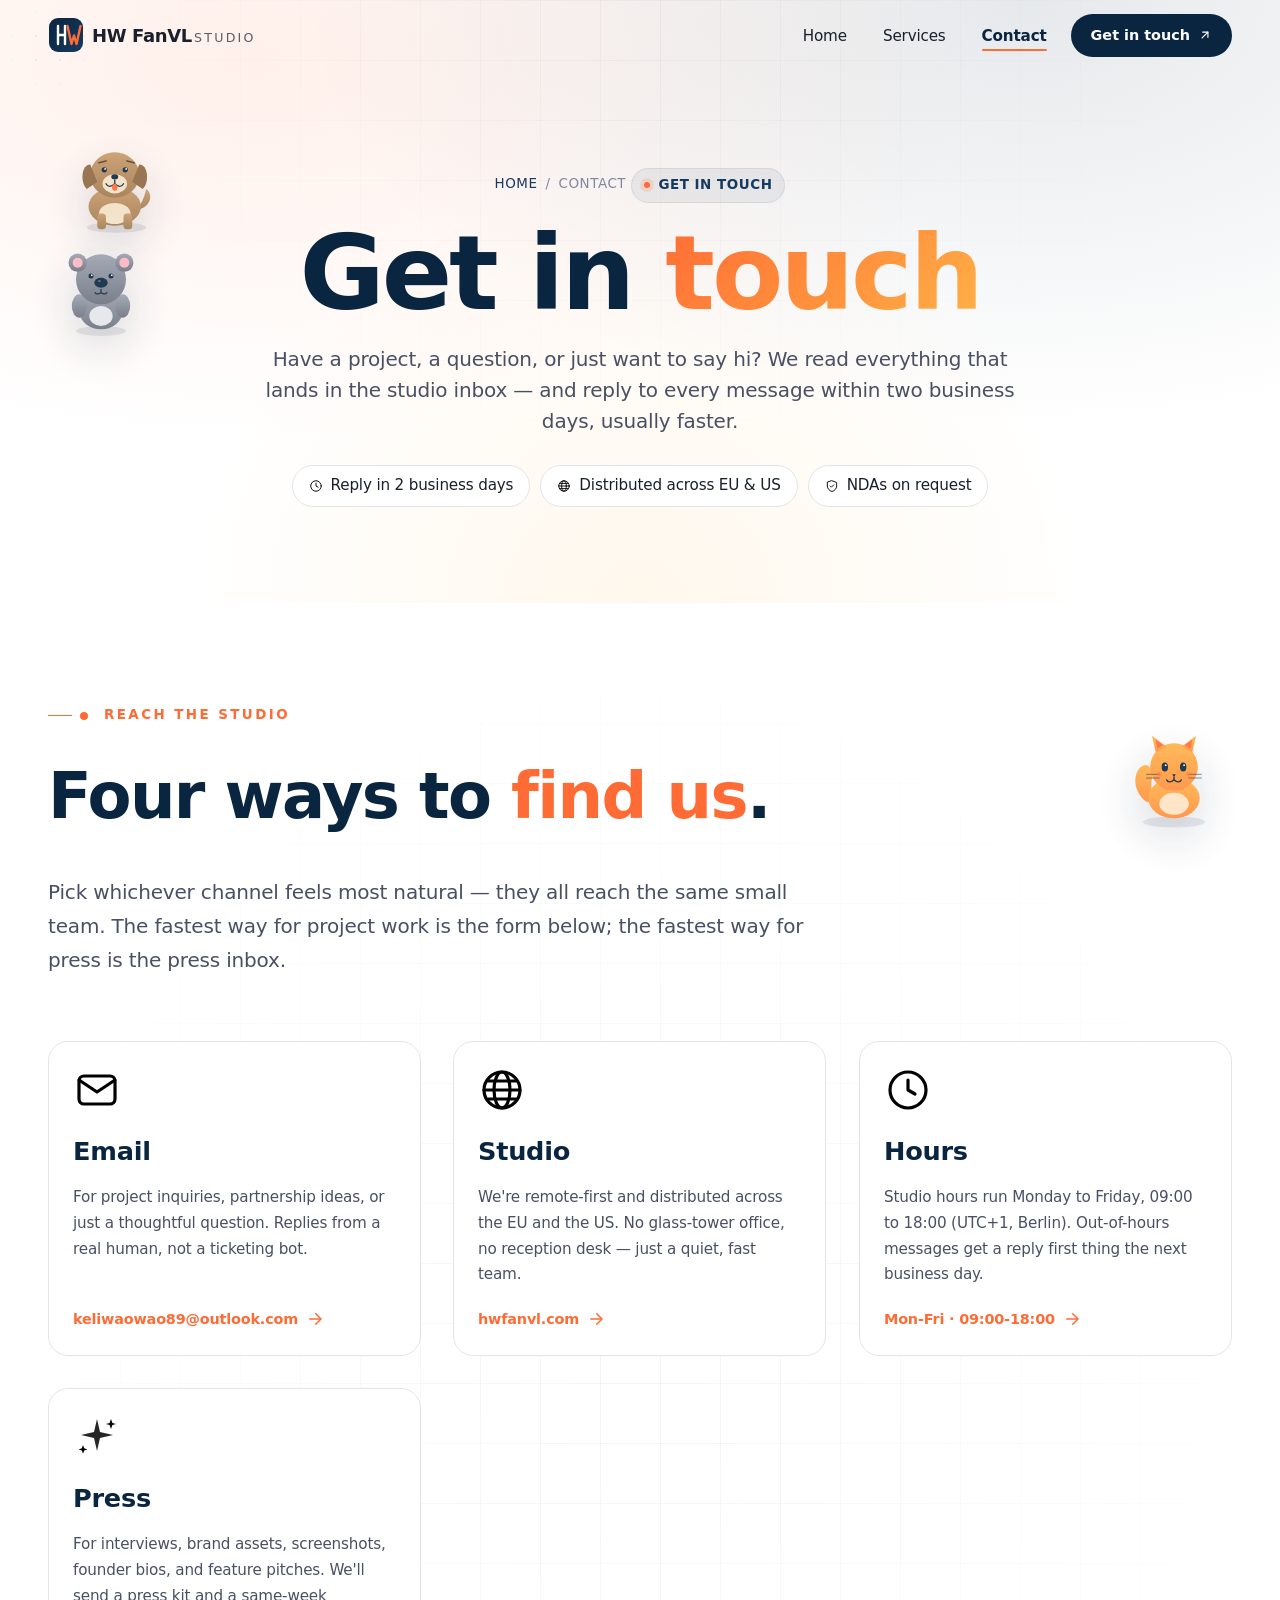
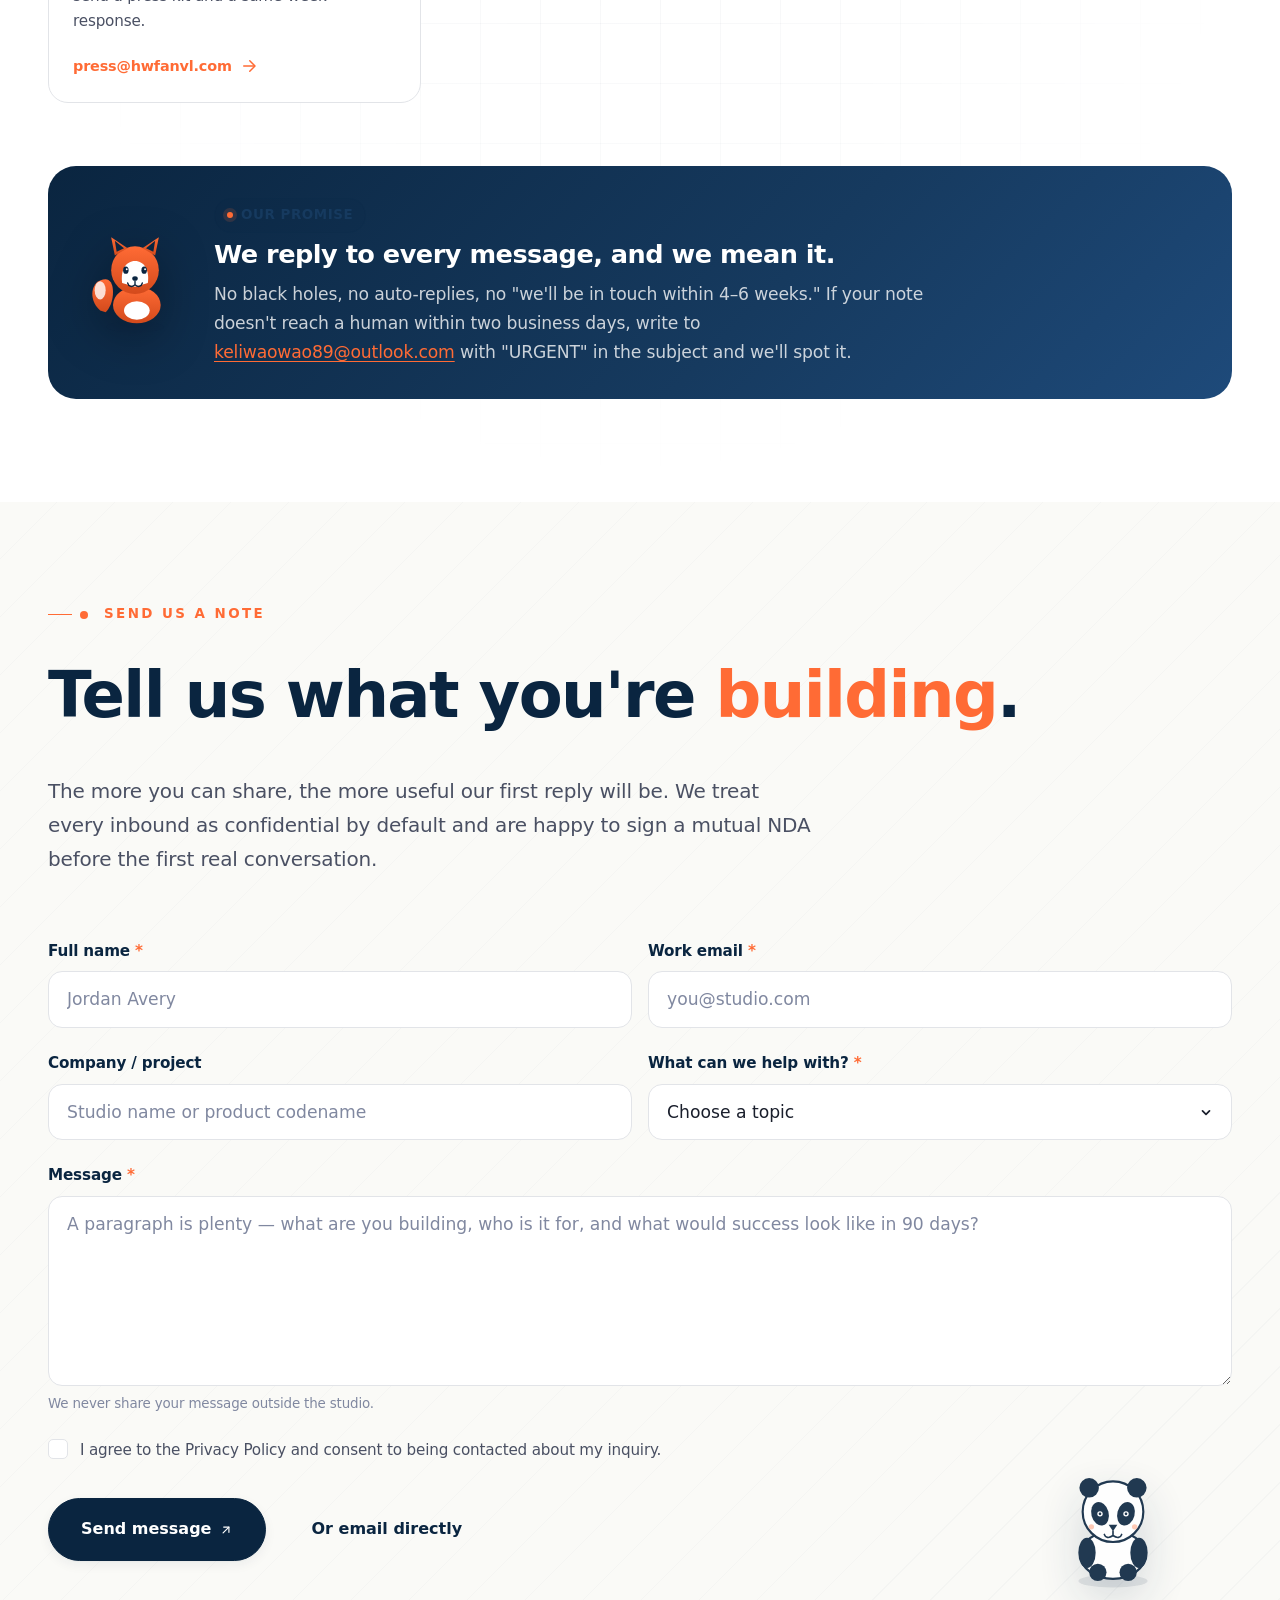
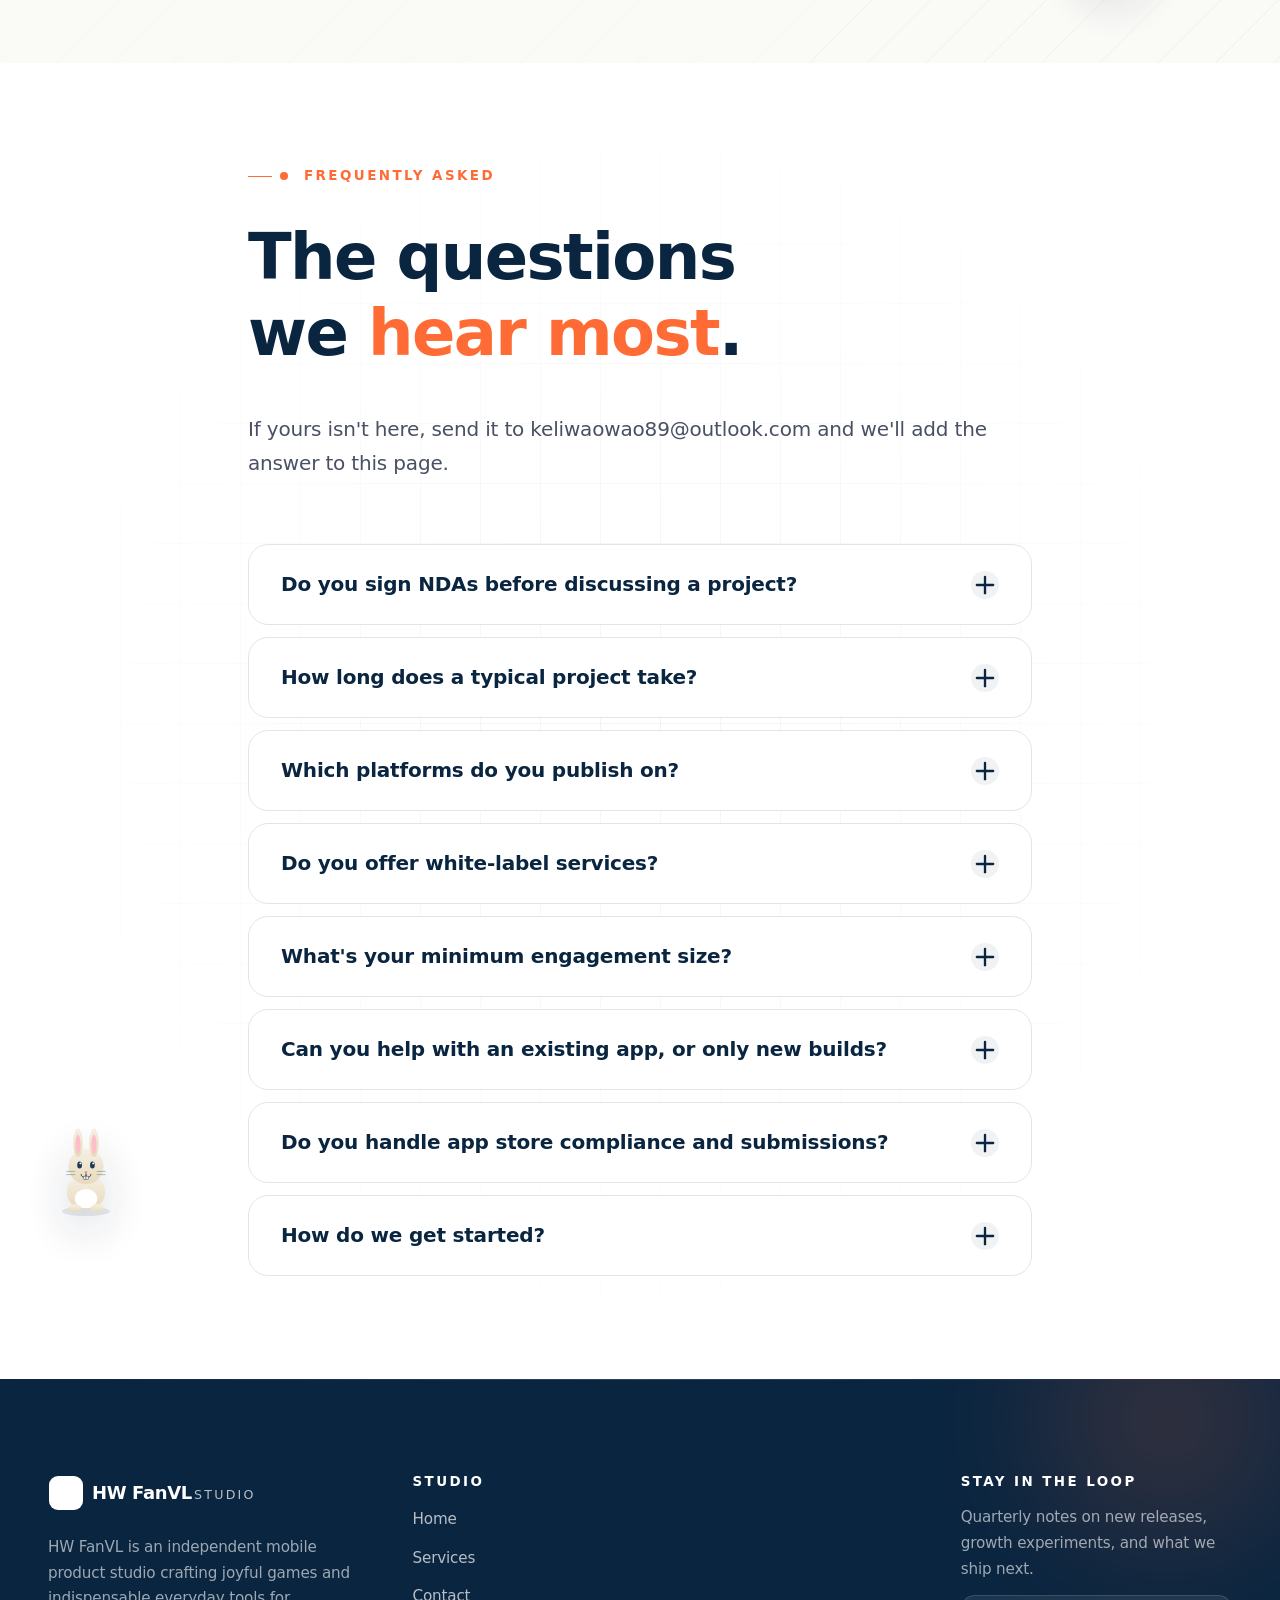
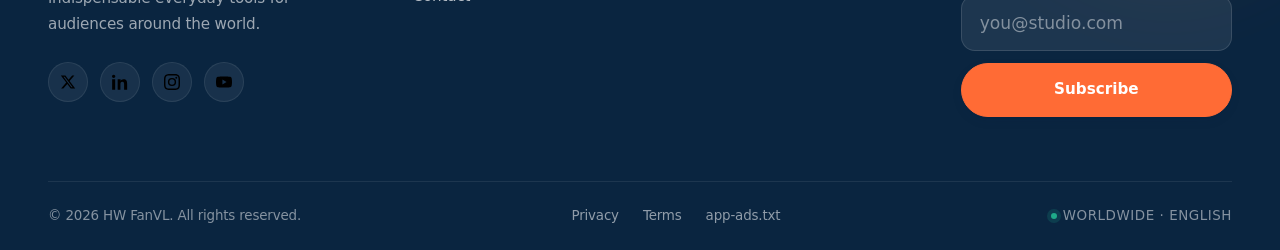
==== commit 6d20fa4f: "Update contact.html" ====
--- a/contact.html
+++ b/contact.html
@@ -41,7 +41,7 @@
     "mainEntity": {
       "@type": "Organization",
       "name": "HW FanVL",
-      "email": "silasr@theboartech.pics",
+      "email": "keliwaowao89@outlook.com",
       "url": "https://hwfanvl.com"
     }
   }
@@ -174,8 +174,8 @@
             <p class="card__body">
               For project inquiries, partnership ideas, or just a thoughtful question. Replies from a real human, not a ticketing bot.
             </p>
-            <a class="card__link" href="mailto:silasr@theboartech.pics?subject=Hello%20HW%20FanVL">
-              silasr@theboartech.pics
+            <a class="card__link" href="mailto:keliwaowao89@outlook.com?subject=Hello%20HW%20FanVL">
+              keliwaowao89@outlook.com
               <svg class="arrow" viewBox="0 0 24 24" fill="none" stroke="currentColor" stroke-width="2" stroke-linecap="round" stroke-linejoin="round" aria-hidden="true"><path d="M5 12 H19"/><path d="M13 5 L20 12 L13 19"/></svg>
             </a>
           </article>
@@ -224,7 +224,7 @@
             <div>
               <span class="kicker"><span class="dot"></span> Our promise</span>
               <h3>We reply to every message, and we mean it.</h3>
-              <p>No black holes, no auto-replies, no "we'll be in touch within 4–6 weeks." If your note doesn't reach a human within two business days, write to <a href="mailto:silasr@theboartech.pics">silasr@theboartech.pics</a> with "URGENT" in the subject and we'll spot it.</p>
+              <p>No black holes, no auto-replies, no "we'll be in touch within 4–6 weeks." If your note doesn't reach a human within two business days, write to <a href="mailto:keliwaowao89@outlook.com">keliwaowao89@outlook.com</a> with "URGENT" in the subject and we'll spot it.</p>
             </div>
           </div>
         </div>
@@ -315,7 +315,7 @@
                 <path d="M8 7 H17 V16"/>
               </svg>
             </button>
-            <a class="btn btn-ghost btn-lg" href="mailto:silasr@theboartech.pics?subject=Project%20inquiry%20%E2%80%94%20HW%20FanVL">
+            <a class="btn btn-ghost btn-lg" href="keliwaowao89@outlook.com?subject=Project%20inquiry%20%E2%80%94%20HW%20FanVL">
               <span>Or email directly</span>
             </a>
           </div>
@@ -337,7 +337,7 @@
             The questions we <span class="accent">hear most</span>.
           </h2>
           <p class="section-subtitle">
-            If yours isn't here, send it to <a href="mailto:silasr@theboartech.pics">silasr@theboartech.pics</a> and we'll add the answer to this page.
+            If yours isn't here, send it to <a href="keliwaowao89@outlook.com">keliwaowao89@outlook.com</a> and we'll add the answer to this page.
           </p>
         </div>
 
@@ -435,7 +435,7 @@
               </span>
             </summary>
             <div class="answer">
-              <p>Send a message through the form above, or email <a href="mailto:silasr@theboartech.pics">silasr@theboartech.pics</a> with a paragraph about what you're building. Within two business days, you'll get a reply from a real human, a 30-minute call invite, and (if it's a fit) a one-page plan with timeline and quote.</p>
+              <p>Send a message through the form above, or email <a href="keliwaowao89@outlook.com">keliwaowao89@outlook.com</a> with a paragraph about what you're building. Within two business days, you'll get a reply from a real human, a 30-minute call invite, and (if it's a fit) a one-page plan with timeline and quote.</p>
             </div>
           </details>
 
